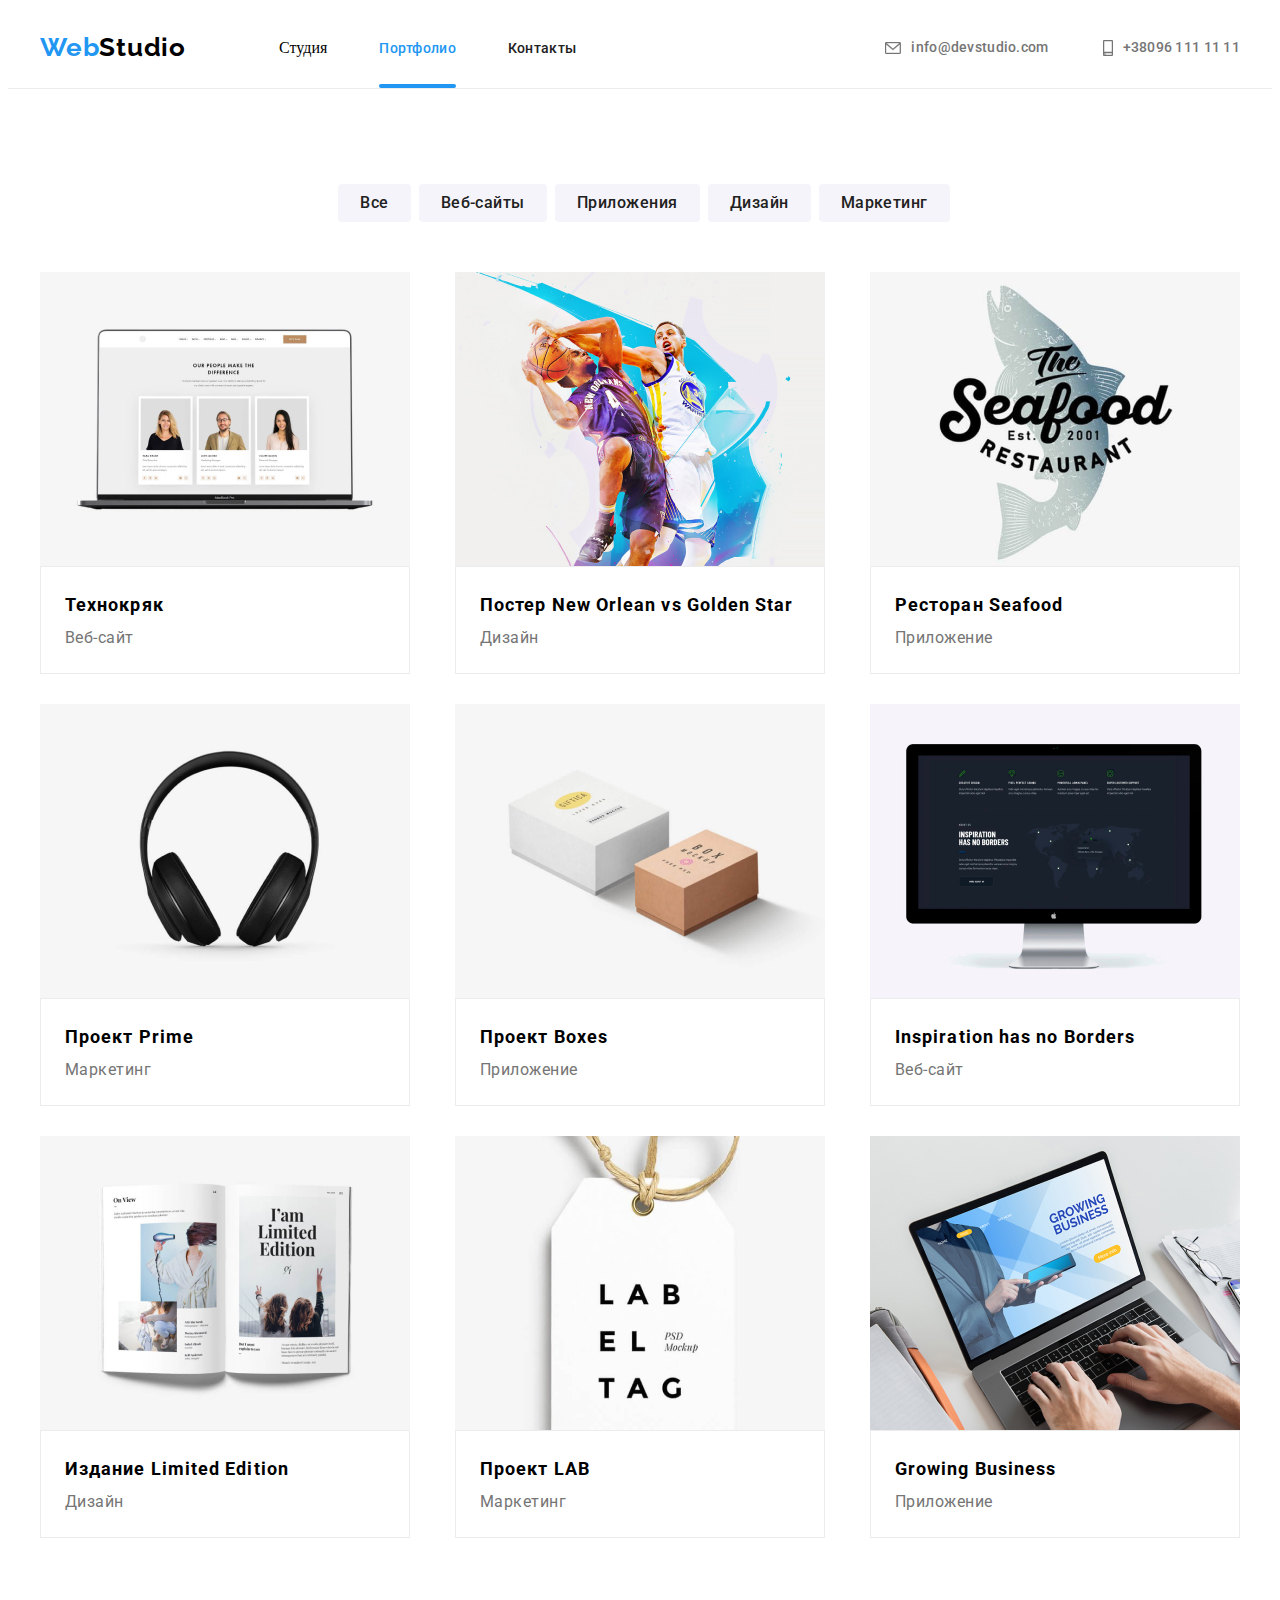
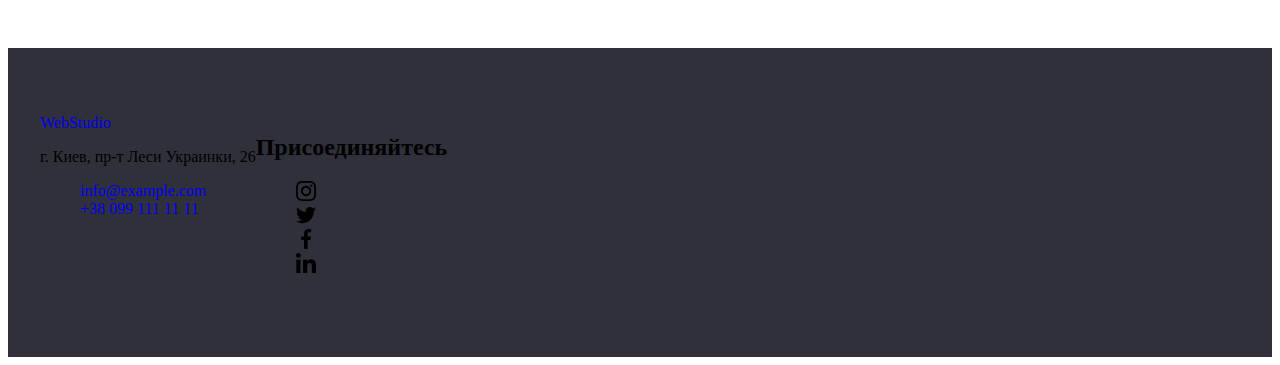
==== portfolio.html @ f288be23 "БЕМ" ====
<!DOCTYPE html>
<html lang="ru">

<head>
    <meta charset="UTF-8">
    <meta name="viewport" content="width=device-width, initial-scale=1.0">
    <title>Портфолио</title>
    <link rel="stylesheet" href="https://cdnjs.cloudflare.com/ajax/libs/modern-normalize/1.0.0/modern-normalize.min.css"
        integrity="sha512-ISS7cAi1PEhQ8jnbJpJZMd29NlhNj4AWYyLOSp2CE/CsHxTCu+r+t0D2yoJudVrd0/8fTVPUVDzY5Tvli75u/g=="
        crossorigin="anonymous" />
    <link rel="preconnect" href="https://fonts.gstatic.com">
    <link
        href="https://fonts.googleapis.com/css2?family=Raleway:wght@700&family=Roboto:wght@400;500;700;900&display=swap"
        rel="stylesheet">
    <link rel="stylesheet" href="./css/style.css">

</head>

<body>
    <header class="header">
    
        <div class="container-header">
    
    
          
                
                  <a class="container-header__logo" href ="./index.html"><span class="container-header__logo1">Web</span>Studio</a>
        
        <nav class="nav">
        <ul class="nav-list">
                    <li class="nav__item" href="./index.html">Студия</a></li>
                   <li class="nav__item"><a class="nav__link nav__link-active" href="./portfolio.html">Портфолио</a></li>
                     <li class="nav__item"><a class="nav__link" href="">Контакты</a></li>
        </ul>
    
            </nav>

        <ul class="address">

            <li class="address__item"><a class="address__link" href="mailto:info@devstudio.com"class="address__link"><svg class="address__icon" width="16" height="12">
                      <use href="./images/icons/symbol-defs.svg#icon-envelope"></use>
                    </svg>info@devstudio.com</a></li>
            <li class="address__item"><a class="address__link" href="tel:+380961111111"class="address__link"><svg class="address__icon" width="10" height="16">
                      <use href="./images/icon-header/symbol-defs.svg#icon-smartphone"></use>
                    </svg>+38096 111 11 11</a></li>
        </ul>
        
        </div>
        
 </header> 
    
    

    <main>
        <section class="portfolio">
            <div class="container">
        <h1 hidden>Список наших проектов</h1>
        <ul class="projects__list">
            <li><button class="projects__button" type="button">Все</button></li>
            <li><button class="projects__button" type="button">Веб-сайты</button></li>
            <li><button class="projects__button" type="button">Приложения</button></li>
            <li><button class="projects__button" type="button">Дизайн</button></li>
            <li><button class="projects__button" type="button">Маркетинг</button></li>
        </ul>

        <ul class="portfolio__list">
            <li>
                <a href class="portfolio__link" target="_blank" rel="noopener noreferrer">
                <div class="card">
                    <div class="image">
                       
                <img class="card__image" src="./images/portfolio/website.jpg" alt="Технокряк" width="370">
                 <div class="overlay">
                     <p class="overlay__text">Технокряк это современная<br> площадка распространения<br> коронавируса. Компании<br> используют
                    эту платформу для<br> цифрового
                    шпионажа и атак на<br> защищённые сервера конкурентов.
                  </p>
                </div>
                </div>
                    <div class="projects-list-title">
                <h2 class="projects">Технокряк</h2>
                <p class="list-title">Веб-сайт</p>
                </div>
            
        </div>
        </a>
        </li>
    
        
            <li class="item">
                <a href="#" class="portfolio__link" target="_blank" rel="noopener noreferrer">
                <div class="card">
                    <div class="image">
                <img class="card__image" src="./images/portfolio/poster.jpg" alt="Постер New Orlean vs Golden Star" width="370">
                 <div class="overlay">
                     <p class="overlay__text">Технокряк это современная<br> площадка распространения<br> коронавируса. Компании<br> используют
                    эту платформу для<br> цифрового
                    шпионажа и атак на<br> защищённые сервера конкурентов.
                  </p>
                </div>
                </div>
                <div class="projects-list-title">
                <h3 class="projects">Постер New Orlean vs Golden Star</h3>
                <p class="list-title">Дизайн</p>
                </div>
                </div>
        </a>

            </li>
            

            
            <li class="item">
                 <a href="#" class="portfolio__link" target="_blank" rel="noopener noreferrer">
                <div class="card">
                    <div class="image">
                <img class="card__image-last" src="./images/portfolio/restaurant.jpg" alt="Ресторан Seafood" width="370">
                <div class="overlay">
                     <p class="overlay__text">Технокряк это современная<br> площадка распространения<br> коронавируса. Компании<br> используют
                    эту платформу для<br> цифрового
                    шпионажа и атак на<br> защищённые сервера конкурентов.
                  </p>
                </div>
                </div>
                 <div class="projects-list-title-last">
                <h3 class="projects">Ресторан Seafood</h3>
                <p class="list-title">Приложение</p>
</div>
</div>
        
        </a>
            </li>
        
        
            <li class="item2">
                 <a href="#" class="portfolio__link" target="_blank" rel="noopener noreferrer">
                <div class="card">
                    <div class="image">
                <img class="card__image" src="./images/portfolio/prime.jpg" alt="Проект Prime" width="370">
                <div class="overlay">
                     <p class="overlay__text">Технокряк это современная<br> площадка распространения<br> коронавируса. Компании<br> используют
                    эту платформу для<br> цифрового
                    шпионажа и атак на<br> защищённые сервера конкурентов.
                  </p>
                </div>
                </div>
                 <div class="projects-list-title">
                <h3 class="projects">Проект Prime</h3>
                <p class="list-title">Маркетинг</p>
                </div>
                </div>
        
        </a>
            </li>
            
            
            <li class="item1">
                <a href="#" class="portfolio__link" target="_blank" rel="noopener noreferrer">
                <div class="card">
                     <div class="image">
                <img class="card__image" src="./images/portfolio/boxes.jpg" alt="Проект Boxes" width="370">
                <div class="overlay">
                     <p class="overlay__text">Технокряк это современная<br> площадка распространения<br> коронавируса. Компании<br> используют
                    эту платформу для<br> цифрового
                    шпионажа и атак на<br> защищённые сервера конкурентов.
                  </p>
                </div>
                </div>
                 <div class="projects-list-title">
                <h3 class="projects">Проект Boxes</h3>
                <p class="list-title">Приложение</p>
            </div>
            </div>
        
        </a>
            </li>
        
            
            <li class="item1">
                <a href="#" class="portfolio__link" target="_blank" rel="noopener noreferrer">
                <div class="card">
                    <div class="image">
                <img class="card__image-last" src="./images/portfolio/inspiration.jpg" alt="Inspiration has no Borders" width="370">
                 <div class="overlay">
                     <p class="overlay__text">Технокряк это современная<br> площадка распространения<br> коронавируса. Компании<br> используют
                    эту платформу для<br> цифрового
                    шпионажа и атак на<br> защищённые сервера конкурентов.
                  </p>
                  </div>
                </div>
                <div class="projects-list-title-last">
                <h3 class="projects">Inspiration has no Borders</h3>
                <p class="list-title">Веб-сайт</p>
                </div>
                </div>
                </a>
            </li>
           
            <li>
                <a href="#" class="portfolio__link" target="_blank" rel="noopener noreferrer">
                <div class="card">
                    <div class="image">
                <img class="card__image" src="./images/portfolio/limited.jpg" alt="Издание Limited Edition" width="370">
                 <div class="overlay">
                     <p class="overlay__text">Технокряк это современная<br> площадка распространения<br> коронавируса. Компании<br> используют
                    эту платформу для<br> цифрового
                    шпионажа и атак на<br> защищённые сервера конкурентов.
                  </p>
                  </div>
                </div>
                <div class="projects-list-title">
                <h3 class="projects">Издание Limited Edition</h3>
                <p class="list-title">Дизайн</p>
                </div>
                </div>
                </a>
            </li>
            
            <li class="item">
                <a href="#" class="portfolio__link" target="_blank" rel="noopener noreferrer">
                <div class="card">
                    <div class="image">
                <img class="card__image" src="./images/portfolio/lab.jpg" alt="Проект LAB" width="370">
                <div class="overlay">
                     <p class="overlay__text">Технокряк это современная<br> площадка распространения<br> коронавируса. Компании<br> используют
                    эту платформу для<br> цифрового
                    шпионажа и атак на<br> защищённые сервера конкурентов.
                  </p>
                  </div>
                </div>
                 <div class="projects-list-title">
                <h3 class="projects">Проект LAB</h3>
                <p class="list-title">Маркетинг</p>
                </div>
                </div>
                </a>
            </li>
            
            <li class="item" >
                <a href="#" class="portfolio__link" target="_blank" rel="noopener noreferrer">
                <div class="card">
                    <div class="image">
                <img class="card__image-last" src="./images/portfolio/growing.jpg" alt="Growing Business" width="370">
                <div class="overlay">
                     <p class="overlay__text">Технокряк это современная<br> площадка распространения<br> коронавируса. Компании<br> используют
                    эту платформу для<br> цифрового
                    шпионажа и атак на<br> защищённые сервера конкурентов.
                  </p>
                  </div>
                </div>
                 <div class="projects-list-title-last">
                <h3 class="projects">Growing Business</h3>
                <p class="list-title">Приложение</p>
                </div>
                </div>
                </a>
            </li>
            
        </ul>
        </div>
        </section>

    </main>

    <footer class="footer">
    
    <div class="container-footer">
      <div>
        <div class="footer-logo">
    <a class="logo-white" href="./index.html"><span class="logo-blue">Web</span>Studio</a>
    </div>
    <address>

<p class="address-city">г. Киев, пр-т Леси Украинки, 26</p>
<ul class="link-address">
    <li><a class="address-link" href="mailto:info@devstudio.com">info@example.com</a></li>
    <li><a class="address-link" href="tel:+380991111111">+38 099 111 11 11</a></li>
</ul>

    </address>
    </div>
    <div class="footer-icons">
<h2 class="join">Присоединяйтесь</h2>
<ul class="footer-list">
  <li class="icon-footer"><a href="#" class="footer-icons-link">
       <svg class="footer-icon" width="20" height="20">
                      <use href="./images/icons/symbol-defs.svg#icon-instagram"></use>
                    </svg>
                    </a></li>
  <li class="icon-footer"><a href="#" class="footer-icons-link">
       <svg class="footer-icon" width="20" height="20">
                      <use href="./images/icon-social/symbol-defs.svg#icon-twitter"></use>
                    </svg>
                    </a></li>
  <li class="icon-footer"><a href="#" class="footer-icons-link">
       <svg class="footer-icon" width="20" height="20">
                      <use href="./images/icons/symbol-defs.svg#icon-facebook"></use>
                    </svg>
                    </a></li>
  <li class="icon-footer"><a href="#" class="footer-icons-link">
       <svg class="footer-icon" width="20" height="20">
                      <use href="./images/icons/symbol-defs.svg#icon-linkedin"></use>
                    </svg>
                    </a></li>
</ul>
    </div>
    </div>
    
</footer>
    
    </body>
    
    </html>
---- css/style.css ----
:root {
  --main-color: rgb(33, 150, 243, 1);
  --first-logo: rgb(0, 0, 0, 1);
  --corporation-color: rgb(33, 33, 33, 1);
  --scroll-text: rgb(117, 117, 117, 1);
  --main-light: rgb(255, 255, 255, 1);
  --main-light-op-60: rgba(255, 255, 255, 60%);
  --head-footer-background: rgb(47, 48, 58, 1);
  --team-background: rgb(245, 244, 250, 1);
  --border-header: rgb(236,236,236,1);
  --shadow: 0px 1px 3px rgba(0, 0, 0, 0.12), 0px 1px 1px rgba(0, 0, 0, 0.14), 0px 2px 1px rgba(0, 0, 0, 0.2);
  --shadow-button: 0px 3px 1px rgba(0, 0, 0, 0.1), 0px 1px 2px rgba(0, 0, 0, 0.08), 0px 2px 2px rgba(0, 0, 0, 0.12);
  --shadow-card: 0px 1px 1px rgba(0, 0, 0, 0.12), 0px 4px 4px rgba(0, 0, 0, 0.06), 1px 4px 6px rgba(0, 0, 0, 0.16);
  --line-footer: #ececec;
  --card-border: rgb(238, 238, 238);
  --icon-bg: rgba(255, 255, 255, 0.1);
  --icon-color: rgb(175, 177, 184);
  --background-modal: rgba(0, 0, 0, 0.2);
  --modal-border: rgba(0, 0, 0, 0.1);
  --btn-sh-duration: 250ms;
  --timing-function: cubic-bezier(0.4, 0, 0.2, 1);
  --backgraund-portfolio: rgba(33, 150, 243, 0.9);
  --we-do-bg: rgba(47, 48, 58, 0.8);
  
    
}
.body{
  font-family: 'Roboto',sans-serif ;
  font-weight: 700;
  overflow-x: hidden;
}
.container{
  margin-left: auto;
  margin-right: auto;
   width: 1200px;
  padding: 0 15px;
  

   
}
.container-header
{
  margin-left: auto;
  margin-right: auto;
width: 1200px;
padding: 0 15px;
 display: flex;
  
  align-items: center;

  

}

  .nav-list{
  display: inline-flex;
  align-items: center;
 margin: 0 0 0 0px;
  padding-left: 0px;
  
}


.nav-list li{
  display: block;
  margin-right: 52px;
  
}
.nav__item{
  position: relative;
}



.nav__item:active{
  color: var(--main-color);
}

.address{
 
display: flex;
 align-items: center;
 padding-left: 0px;
 margin: auto;
 margin-right: 0px;
 align-items: center;
 align-self: center;
 
}
.address li{
  margin-left: 54px;
  
}
.address__icon {
  margin-right: 10px;
  fill: var(--scroll-text);
stroke: currentColor;
}
.address__icon:hover{
  fill: var(--main-color);

}

.address__item{
  display: flex;
}



ul {
  list-style: none;
}
a {
  text-decoration: none;
}
img {
  display: block;
  max-width: 100%;
  height: auto;
}
.header {
  background-color: var(--main-light);
  border-bottom: 1px solid var(--border-header);
}

.container-header__logo1, .footer__logo2 {
  color: var(--main-color);
  font-family: 'Raleway', sans-serif;
  font-weight: 700;
  font-size: 26px;
 line-height: 1.19;
  letter-spacing: 0.03em;
}

.container-header__logo1,.logo-black:hover,
.container-header__logo1,.logo-black:focus {
  color: var(--main-color);
  background-color: transparent;
}


.container-header__logo {
  color: var(--first-logo);
  font-family: "Raleway", sans-serif;
  font-weight: 700;
  font-size: 26px;
  line-height: 1.19;
  letter-spacing: 0.03em;
  padding-top: 24px;
  padding-bottom: 25px;
  margin-right:  93px ;
}
.nav__link{
  color: var(--corporation-color);
  font-family: 'Roboto', sans-serif;
  font-weight: 500;
  font-size: 14px;
  line-height: 1.14;
  letter-spacing: 0.02em;
  height: 16px;
  padding-top: 32px;
  padding-bottom: 32px;
  transition: color 250ms;
 position: relative;
    transition-duration: var(--btn-sh-duration);
    transition-timing-function: var(--timing-function);
}
.nav__link:active {
  color: var(--main-color);
}

.nav__link:hover,
.nav__link:focus{
  color: var(--main-color);
}
.nav__link-active{
  color: var(--main-color);
}

.nav__link-active::after{
  position: absolute;
  content: "";
  width: 100%;
  height: 4px;
  border-radius: 2px;
  background-color: var(--main-color);
  bottom: 0px;
  left: 0px;

}
.address__link {
  color: var(--scroll-text);
  font-family: 'Roboto', sans-serif;
  font-weight: 500;
  font-size: 14px;
  line-height: 1.14;
  letter-spacing: 0.02em;
  padding-top: 32px;
padding-bottom: 32px;
align-items: center;
display: flex;
transition: color 250ms;
  transition-timing-function: cubic-bezier(0.4, 0, 0.2, 1);
}

.address__link:hover,
.address__link:focus {
  color: var(--main-color);
  background-color: transparent;

}
.head {
  background-color: var(--head-footer-background);
  display: flex;
  align-items: center;
 text-align: center;
 justify-content: center;
  padding-top: 200px;
  padding-bottom: 200px;
  background-image: linear-gradient( to right, rgba(47, 48, 58, 0.4), rgba(47, 48, 58, 0.4) ), url(../images/backgr/hero.jpg);
  background-repeat: no-repeat;
  background-position: center;
  background-size: cover;
  filter: drop-shadow(0px 4px 4px rgba(0, 0, 0, 0.25));
}




.head-container{
  display: block;
   width: 1200px;
   padding: 0 15px;

  align-items: center;
 text-align: center;
 justify-content: center;
}

.head__title {
  color: var(--main-light);
  font-family: 'Roboto', sans-serif;
  font-weight: 900;
  text-transform: uppercase;
  font-size: 44px;
  line-height: 1.36;
  letter-spacing: 0.06em;
  
 
  
}
.head__title{
  display: block;
  align-items: center;
 text-align: center;
 justify-content: center;
 margin: 0px;
}

.portfolio__list{
  display:flex;
  flex-wrap: wrap;
  margin-left: calc(-1 * var(--margin-left-li));
  margin-top: calc(-1 * var(--margin-left-li));
  justify-content: space-between;
  padding: 0px;
}
.portfolio__list .li{
  flex-basis: calc(100% / 3 - var(--margin-left-li));
  margin-left: var(--margin-left-li);
  margin-top: var(--margin-left-li);
}
.item{
  margin-left: 30px;
}
.item1{
  margin-left: 30px;
  margin-top: 30px;
  margin-bottom: 30px;
}
.item2{
  margin-top: 30px;
  margin-bottom: 30px;
}

.head__button{
  font-family: 'Roboto', sans-serif;
  font-weight: 700;
  color: var(--main-light);
  background-color: var(--main-color);
  font-size: 16;
  line-height: 1.88;
  letter-spacing: 0.06em;
  cursor: pointer;
 height: 50px;
width: 200px;
left: 700px;
top: 430px;
border-radius: 4px;
border: none;
 transition: color 250ms;
  transition-timing-function: cubic-bezier(0.4, 0, 0.2, 1);
transition: background-color 250ms;
  
 
}




.head__buttonl{
  display: block;
  padding-top: 45px;
align-items: center;
 text-align: center;
 justify-content: center;
}
 

   

.scroll{
  display:block;
  padding-top: 97px;
  padding-bottom: 101px;
}
.scroll-container{
  display:block;
  margin-left: auto;
  margin-right: auto;
  width: 1200px;
  padding: 0 15px;
   
 
}
  
 

.scroll__list{
  display: inline-flex;
  width: min-content;
  padding-left: 0px;
  padding-right: 0px;
margin: 0px;
  
}
.scroll__icon{
  fill: var(--scroll-text);
}
  .scroll__item{
    background-color: var(--team-background);
border-bottom-left-radius: 4px;
border-bottom-right-radius: 4px;
border-top-left-radius: 4px;
border-top-right-radius: 4px;
display: block;
color: var(--scroll-text);
margin-bottom: 30px;
height: 120px;
display: flex;
align-items: center;
justify-content: center;
  }
   

.scroll__list li{
  width: 270px;
  margin-right: 33px;
  
}
.scroll__list li:last-child{
  padding-right: 0px;
}
.scroll__title {
font-family: 'Roboto',sans-serif ;
  font-weight: 700;
  color: var(--corporation-color);
  text-transform: uppercase;
  font-size: 14px;
  line-height: 1.14;
  letter-spacing: 0.03em;
}
.scroll__text {
  font-family: 'Roboto',sans-serif ;
  color: var(--scroll-text);
  font-weight: 400;
  font-size: 14px;
  line-height: 1.71;
  letter-spacing: 0.03em;
}
.container-heading__title{
  font-family: 'Roboto',sans-serif ;
  font-weight: 700;
  color: var(--corporation-color);
  font-size: 36px;
  line-height: 1.17;
  letter-spacing: 0.03em;
  

  
}
.container-heading{
  display: flex;
  padding-bottom: 94px;
}
.heading-container{
  display: inline;
  width: 1200px;
  padding: 0 15px;
 align-items:center;
 justify-content:space-between;
 margin: auto;

}
.container-heading__title{
  display: flex;
  width: 1200px;
   align-items: center;
   justify-content:center;
   margin: auto;
   margin-bottom: 59px;
}
.container-heading__list{
  display: flex;

  align-items: center;
  justify-content:space-between;
  margin: auto;
  padding-left: 0px;
}
.container-heading__list li{
  margin-right: 30px;
  position: relative;
}
.container-heading__list li:last-child {
  margin-right: 0px;
}
.container-heading__overlay{
  background-color: var(--we-do-bg);
    bottom: 0;
    position: absolute;
    padding: 27px 0;
    width: 100%;
}
.container-heading__text{
  font-size: 14px;
    line-height: 1.14;
    font-weight: bold;
    text-align: center;
    text-transform: uppercase;
    color: var(--main-light);
    margin: 0px;
}

.team__title, .clients__title{
  color: var(--black-text);
  font-family: 'Roboto', sans-serif;
  font-weight: 700;
  font-size: 36px;
  line-height: 1.17;
  letter-spacing: 0.03em;
}
.team{
  display: flex;
  padding-top: 101px;
  padding-bottom: 94px;
}
.team__title, .clients__title{
  display: block;
  align-items: center;
margin-top: 0px;
 margin-bottom: 50px;
text-align: center;
}
.team__list{
  display: flex;
  margin: 0px;
  justify-content: space-between;
  text-align: center;
  padding: 0px;
}

.team__list li{
  margin-right: 30px;
}
.team__list li:last-child {
  margin-right: 0px;

}
.team__item{
  box-shadow: var(--shadow);
    background-color: var(--main-light);
    margin-right: 30px;
    border-radius: 4px;
}

.team {
  background-color: var(--team-background);
}
.team__name {
  font-family: 'Roboto',sans-serif ;
  color: var(--corporation-color);
  font-weight: 500;
  font-size: 16px;
  line-height: 1.19;
  letter-spacing: 0.03em;
}
.team__name{
  display: flex;
  margin: 0px;
  margin-bottom: 10px;
  text-align: center;
justify-content: center;
}



 .team__name-vocation{
   padding-top: 33px;
   padding-bottom: 33px;
 }

  .team__vocation{
    margin: 0px;
  }

.team__vocation {
  font-family: 'Roboto',sans-serif ;
  color: var(--scroll-text);
  font-weight: 400;
  font-size: 16px;
  line-height: 1.19;
  letter-spacing: 0.03em;
}
.social__list{
  display: flex;
margin-top: 16px;
padding: 0px;
color: var(--icon-color);
justify-content: center;
}
.social__item{
 fill: var(--icon-color);
 display: list-item;
 margin-right: 10px;
 
}
.social__list li{
  margin-right: 10px;
  
}
.social__link{
  display: flex;
  fill: var(--icon-color);
  cursor: pointer;
  padding: 12px;
  background-color: var(--main-light);
  border-bottom-left-radius: 50%;
border-bottom-right-radius: 50%;
border-top-left-radius: 50%;
border-top-right-radius: 50%;
transition: color 250ms;
  transition-timing-function: cubic-bezier(0.4, 0, 0.2, 1);
transition: background-color 250ms;
}

.social__link:hover .team__icon,
.social__link:focus .team__icon{
  fill: var(--main-light);
  
}
.social__link:hover,
.social__link:focus{
  background-color: var(--main-color);
}
.clients{
display: flex;
padding-top: 100px;
padding-bottom: 94px;
  }
  .container-clients{
    margin-left: auto;
  margin-right: auto;
   width: 1200px;
  padding: 0 15px;
  }
  .clients__list{
    display: flex;
    margin: 0px;
    padding: 0px;
  }
  .clients__item:last-child{
    margin-right: 0px;
  }
  
   
  
  .clients__item{
    display: flex;
    border-radius: 4px;
    fill: var(--icon-color);
    border: 1px solid var(--icon-color);
    justify-content: center;
    margin-right: 30px;
    
  }
  .clients__link{
    width: 170px;
    height: 90px;
    display: flex;
    align-items: center;
    justify-content: center;
    fill: var(--icon-color);
    transition: color 250ms;
  transition-timing-function: cubic-bezier(0.4, 0, 0.2, 1);
transition: background-color 250ms;
  }
  
  .clients__item:hover,
  .clients__item:focus{
    border-color: var(--main-color);
  }
  .clients__link:hover .clients__icon,
  .clients__link:focus .clients__icon{
    border-color: var(--main-color);
    fill: var(--main-color);
  }
  
.projects__button {
  font-family: 'Roboto',sans-serif ;
  color: var(--corporation-color);
  background-color: var(--team-background);
  font-weight: 500;
  font-size: 16px;
  line-height: 1.63;
  letter-spacing: 0.03em;
  border-radius: 4px;
    padding: 6px 22px;
    border: none;
  transition: color 250ms;
 transition: background-color 250ms var(--timing-function), color 250ms var(--timing-function), box-shadow 250ms var(--timing-function);
}
.projects__button:hover,
.projects__button:focus {
  color: var(--main-light);
  background-color: var(--main-color);
}
.overlay__text{
margin: 0px;
}
.projects {
  font-family: 'Roboto',sans-serif ;
  font-weight: 700;
  color: var(--black-text);
  font-size: 18px;
  line-height: 2;
  letter-spacing: 0.06em;
}

.portfolio{
  padding-top: 95px;
  padding-bottom: 94px;
}
.projects__list{
  display:flex;
  margin: 0px;
  margin-bottom: 50px;
  padding-left: 0px;
  justify-content: center;
}
.projects__list li{
  display: flex;
  margin-left: 8px;
  
}

.list-title {
  font-family: 'Roboto',sans-serif ;
  color: var(--scroll-text);
  font-weight: 400;
  font-size: 16px;
  line-height: 1.88;
  letter-spacing: 0.03em;
}




.portfolio__link:hover,
.portfolio__link:focus{
  display: flex;
  box-shadow: 0px 1px 1px rgba(0, 0, 0, 0.12), 0px 4px 4px rgba(0, 0, 0, 0.06), 1px 4px 6px rgba(0, 0, 0, 0.16);

}
.portfolio__link{
  text-decoration: none;
  color: inherit;

  
}


.card-projects-list{
display: inline-flex;
text-align: center;
margin-top: 30px;
}
.card-projects .li{
  margin-right: 30px;
}

.images-card{
justify-content: space-between;
}
.card__image-last{
  margin: 0px;
}

.projects{
  margin: 0px;
}
.list-title{
  margin: 0px;
}
.list-title-footer{
  margin: 0px;
}
.projects-list-title{
border: 1px solid var(--border-header);
padding: 20px 24px;
text-align: left;
}
.projects-list-title-last{
  border: 1px solid var(--border-header);
margin-right: 0px;
padding: 20px 24px;
text-align: left;
}


.footer {
  display: flex;
  background-color: var(--head-footer-background);
  padding-top: 66px;
  padding-bottom: 64px;
  align-items: baseline;
}
.container-footer{
  margin-left: auto;
  margin-right: auto;
   width: 1200px;
  padding: 0 15px;
  display: flex;
}
  

.footer__logo{
  display: inline-block;
margin-bottom: 20px;


}

.footer__logo1 {
  color: var(--main-light);
  font-family: 'Raleway', sans-serif;
  font-weight: 700;
  font-size: 26px;
  line-height: 1.19;
  letter-spacing: 0.03em;
}


address {
  font-style: normal;
  display: block;
  margin: 0px;
  padding-bottom: 0px;
 
}
.footer__address {
  color: var(--main-light);
  font-family: 'Roboto', sans-serif;
  font-weight: 400;
  font-size: 14px;
  line-height: 1.71;
  letter-spacing: 0.03em;
  margin: 0px;
  transition: color 250ms;
  transition-timing-function: cubic-bezier(0.4, 0, 0.2, 1);

}
.footer__address:hover,
.footer__address:focus {
  color: var(--main-color);
  background-color: transparent;}

.footer__item {
  color: var(--main-light-op-60);
  font-family: 'Roboto', sans-serif;
  font-weight: 400;
  font-size: 14px;
  line-height: 1.71;
  letter-spacing: 0.03em;
  display:list-item;
  margin: 0px;
  margin-top: 15px;
  transition: color 250ms;
  transition-timing-function: cubic-bezier(0.4, 0, 0.2, 1);

}
.footer__link{
  display: inline-block;
  margin: 0px;
  text-align: left;
  padding-left: 0px;

}
.footer__item:hover,
.footer__item:focus {
  color: var(--main-color);
  background-color: transparent;
}
.socials__icon{
  display: block;
  fill: currentColor;
}
.socials__title, .mail__title {
  color: var(--main-light);
text-transform: uppercase;
margin-bottom: 20px;
margin-top: 0px;
    font-family: 'Roboto', sans-serif;
    font-weight: 700;
    font-size: 14px;
    line-height: 1.14;
    letter-spacing: 0.03em;
    display: inline-block;
}
.socials__list{
display: flex;
    align-items: baseline;
    margin: 0px;
    padding: 0px;
}
.socials__item{
margin-right: 10px;
}
.socials__link{
display: flex;
    align-items: center;
    justify-content: center;
    color: var(--main-light);
    height: 44px;
    width: 44px;
    border-radius: 50%;
    background-color: var(--icon-bg);
    transition: color 250ms;
  transition-timing-function: cubic-bezier(0.4, 0, 0.2, 1);
transition: background-color 250ms;
}
.socials{
  margin-left: 70px;
}
.socials__link:hover .socials__icon,
.socials__link:focus .socials__icon{
  fill: var(--main-light);
  
}
.socials__link:hover,
.socials__link:focus{
  background-color: var(--main-color);
}

.backdrop.is-hidden{
  opacity: 0;
  pointer-events: none;
  visibility: hidden;
  transform: scale(0.8);
  transition: opasity 250ms var(--timing-function), visibility 250ms var(--timing-function), transform 250ms var(--timing-function);
 
  
}
.backdrop {
    position: fixed;
    left: 0;
    top: 0;
    width: 100%;
    height: 100%;
    background-color: var(--background-modal);
    transition: opacity 250ms var(--cubic-bezier);
    opacity: 1;
   
}

 

.modal{
  border-radius: 4px;
  background-color: var(--main-light);
  width: 528px;
  height: 581px;
  position: absolute;
  top: 50%;
  left: 50%;
  transform: translate(-50%, -50%);
  transition: transform 250ms var(--cubic-bezier);
  box-shadow: var(--shadow);
  padding: 40px;
  
}



.modal__button{
  display: flex;
  position: absolute;
  justify-content: center;
  align-items: center;
  width: 30px;
    height: 30px;
    background-repeat: no-repeat;
    background-color: var(--main-light);
    background-position: center;
    border: 1px solid var(--modal-border);
    border-radius: 50%;
    cursor: pointer;
     top: 8px;
    left: 490px;
    transition: fill var(--btn-sh-duration) var(--timing-function);
    
    
    
}
.modal__button:hover,
.modal__button:focus,
.modal__button:active{
  cursor: pointer;
  fill: var(--main-color);
}
 .modal__icon{
   width: 18px;
    height: 18px;
 }


.image{
  position: relative;
    overflow: hidden;
    animation: cssAnimation 0s ease-in 3s forwards;
}
.overlay{
position: absolute;
opacity: 0;
    top: 0;
    left: 0;
    transform: translateY(100%);
    padding: 63px 24px;
    width: 100%;
    height: 100%;
    font-size: 18px;
    line-height: 1.56;
    letter-spacing: 0.03em;
    color: var(--main-light);
    background-color: var(--backgraund-portfolio);
    transition: transform 250ms var(--timing-function), opacity 250ms var(--timing-function);
    }
    
    .card:hover .overlay, .card:focus .overlay{
      opacity: 1;
      transform: translateY(0);
      transition: transform 250ms var(--timing-function), opacity 250ms var(--timing-function);
    }
    .card:hover:focus-visible .overlay{
    outline: -webkit-focus-ring-color auto 1px;
}
.modal__title{
  color: var(--corporation-color);
    font-family: 'Roboto',sans-serif ;
    font-weight: 700;
    font-size: 20px;
    line-height: 1.5;
    letter-spacing: 0.03em;
    text-align: center;
    margin-bottom: 12px;
    margin-top: 0px;
}
.modal__form{
   display: flex;
    flex-direction: column;
}
.filed{
  position: relative;
    display: flex;
    flex-direction: column;
    margin-bottom: 10px;
}
.comment{
  display: flex;
    flex-direction: column;
    position: relative;
    justify-content: center;
    margin-bottom: 20px;
}
.checkbox{
  position: relative;
    display: inline-flex;
    align-items: center;
    justify-content: start;
    margin-bottom: 30px;
    margin-left: auto;
    margin-right: auto;
    
}

.checkbox__button{
  display: block;
    padding: 10px 55px;
    margin: 0 auto;
    width: 200px;
    height: 50px;
    font-size: 16px;
    font-weight: 700;
    line-height: 1.87;
    letter-spacing: 0.06em;
    text-align: center;
    cursor: pointer;
    color: var(--main-light);
    background: var(--main-color);
    box-shadow: 0px 4px 4px rgb(0 0 0 / 15%);
    border: none;
    border-radius: 4px;
    transition: background-color var(--btn-sh-duration) var(--timing-function);
}
.checkbox__button:hover,
.checkbox__button:focus{
  background-color: rgb(24, 140, 232);
}
.filed__label, .comment__label{
  display: flex;
  margin-bottom: 4px;
    font-weight: 400;
    font-size: 12px;
    line-height: 1.17;
    letter-spacing: 0.01em;
    color: var(--scroll-text);
}
  .element__input{
padding-left: 42px;
    min-height: 40px;
    border: 1px solid rgba(33, 33, 33, 0.2);
    border-radius: 4px;
    transition: border var(--btn-sh-duration) var(--timing-function);
}
.element__icon{
  position: absolute;
    left: 12px;
    bottom: 11px;
    fill: var(--corporation-color);
    transition: fill var(--btn-sh-duration) var(--timing-function);
}
.comment__input{
  font-size: 12px;
    line-height: 1.67;
    letter-spacing: 0.01em;
  padding: 12px 16px;
    min-height: 120px;
    resize: none;
    border: 1px solid rgba(33, 33, 33, 0.2);
    border-radius: 4px;
    transition: border var(--btn-sh-duration) var(--timing-function);
}
.visually-hidden{
  position: absolute !important;
    clip: rect(1px 1px 1px 1px);
    clip: rect(1px, 1px, 1px, 1px);
    padding: 0 !important;
    border: 0 !important;
    height: 1px !important;
    width: 1px !important;
    overflow: hidden;
}
.checkbox__link{
  display: flex;
  align-items: center;
  margin-left: auto;
    color: var(--main-color);
}
.checkbox__link, .checkbox__label{
font-size: 14px;
    font-weight: 400;
    line-height: 1.71;
    letter-spacing: 0.03em;
}
.checkbox__label{
  display: flex;
    align-items: center;
    font-size: 14px;
    line-height: 24px;
    color: var(--scroll-text);
}
   .checkbox__label ::placeholder{
     color: rgba(117, 117, 117, 0.5);

   }
   .checkbox__label.checkbox__label::before{
     content: "";
     display: inline-block;
     width: 16px;
     height: 15px;
     margin-right: 7px;
     border: 2px solid var(--corporation-color);
     border-radius: 4px;
   }
   .checkbox__label:hover,
   .checkbox__label:focus{
     cursor: pointer;
   }
   .checkbox__input:hover + .checkbox__label::before,
    .checkbox__input:focus + .checkbox__label::before{
border: 2px solid var(--main-color);
border-radius: 4px;
    }
    .checkbox__input:checked + .checkbox__label::before{
      background-image: url(../images/icon-modal/checkbox-icon/Vector.svg);
      background-color: var(--main-color);
      background-repeat: no-repeat;
      background-position: center;
      background-size: contain;
      border: 2px solid rgba(33, 33, 33, 0);
    }
    .element:hover .element__input,
    .element:focus .element__input{
      outline: none;
      cursor: pointer;
      border: 1px solid var(--main-color);
      border-radius: 4px;
    }
    .element{
      display: flex;
    flex-direction: column;
    justify-content: center;
    }
    .element:hover .element__icon,
.element:focus-within .element__icon{
  cursor: pointer;
  fill: var(--main-color);
}
.element__input:hover,
  .element__input:focus{
outline: none;
      cursor: pointer;
      border: 1px solid var(--main-color);
      border-radius: 4px;
  }
  .comment__input:hover,
  .comment__input:focus{
    outline: none;
      cursor: pointer;
      border: 1px solid var(--main-color);
      border-radius: 4px;
  }

  .mail{
    margin-left: 93px;
  }
  .wrap{
    display: flex;
    
  }
  .line{
    margin-right: 12px;
  }
.line__input{
outline: none;
    padding: 15px;
    width: 358px;
    height: 50px;
    font-family: 'Roboto',sans-serif ;
    font-weight: 400;
    font-size: 16px;
    line-height: 20px;
    display: flex;
    align-items: center;
    letter-spacing: 0.03em;
    color: var(--main-light-op-60);
    background-color: var(--head-footer-background);
    border: 1px solid rgba(255, 255, 255, 0.3);
    border-radius: 4px;
    transition: border var(--btn-sh-duration) var(--timing-function);
}
.line__input:hover, .line__input:focus {
    border: 1px solid var(--main-color);
    cursor: pointer;
    outline: none;
}
.line__button {
    width: 200px;
    height: 50px;
    padding: 10px 28px;
    font-family: Roboto;
    font-style: normal;
    font-weight: bold;
    font-size: 16px;
    line-height: 30px;
    display: flex;
    align-items: center;
    text-align: center;
    justify-content: space-between;
    letter-spacing: 0.06em;
    color: var(--main-light);
    background-color: var(--main-color);
    box-shadow: 0px 4px 4px rgb(0 0 0 / 15%);
    border-radius: 4px;
    border: 0;
    cursor: pointer;
}

   .line__icon {
    fill: currentColor;
   }
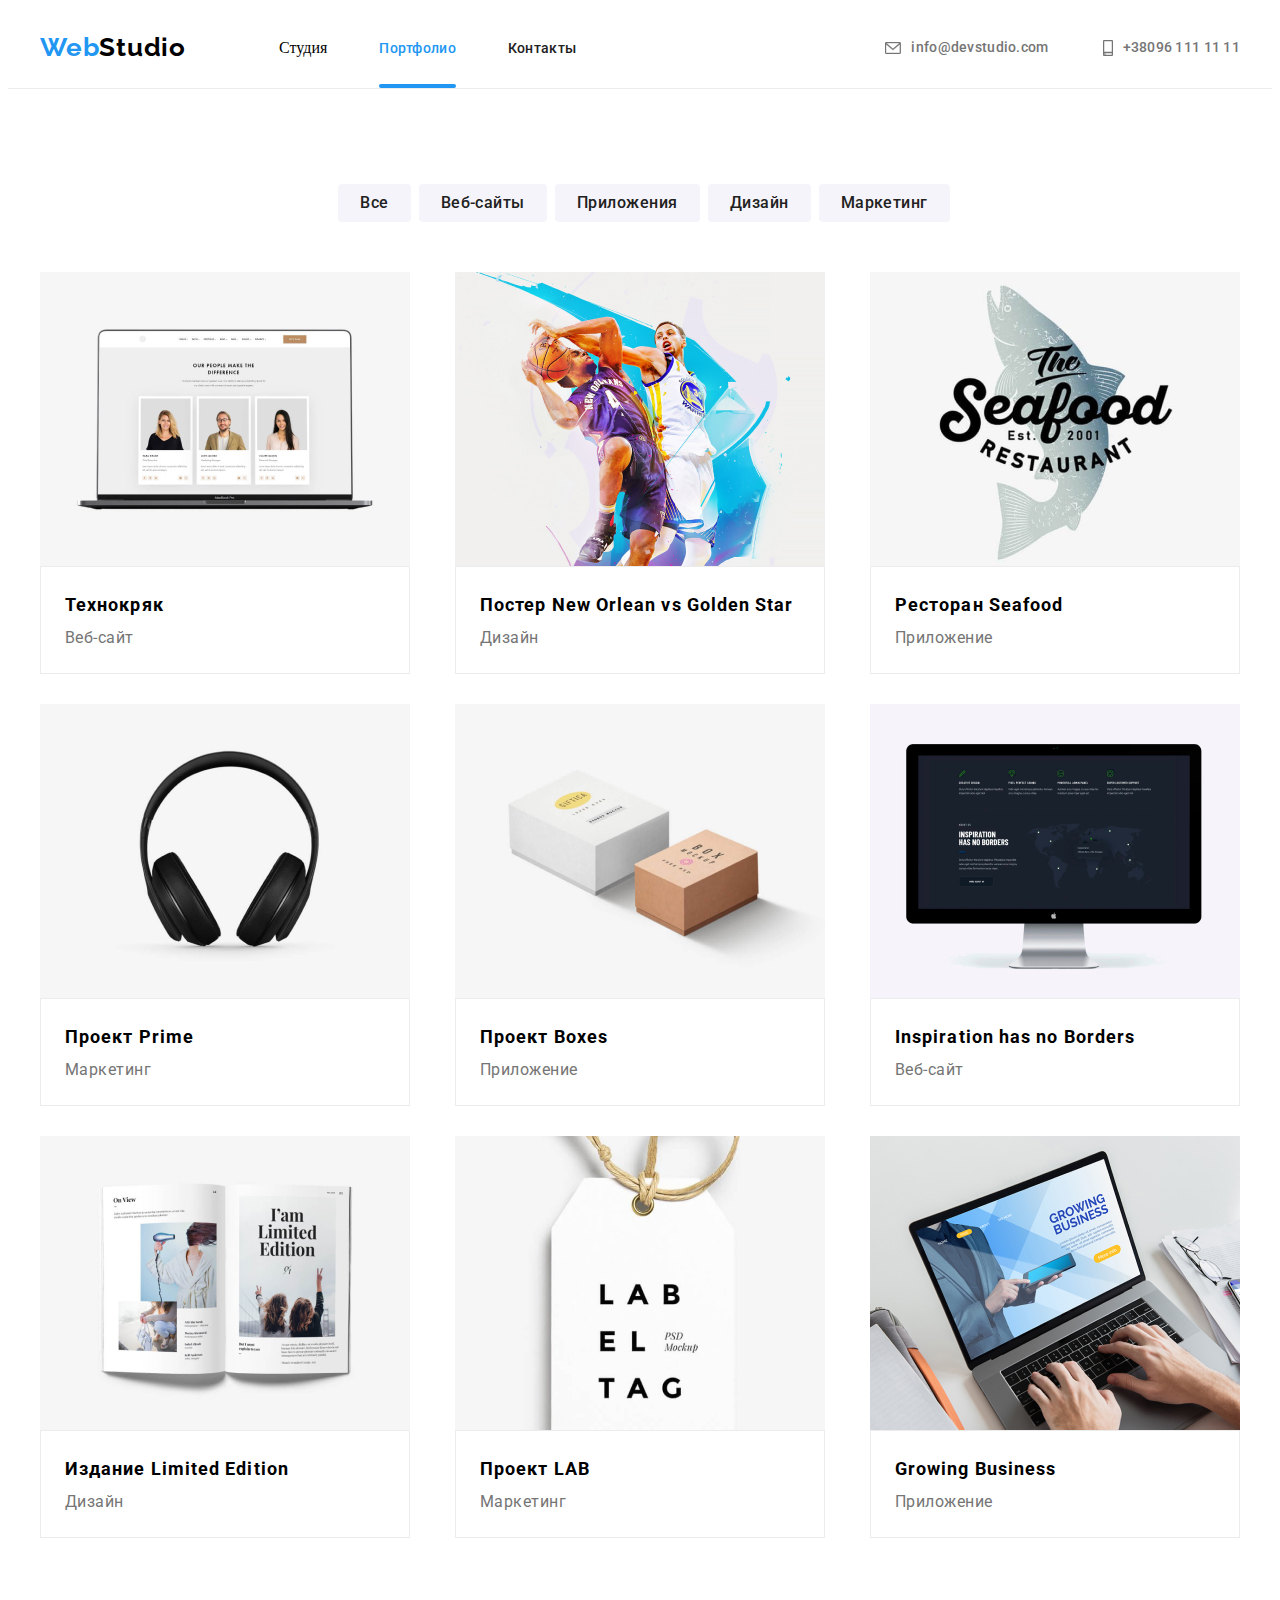
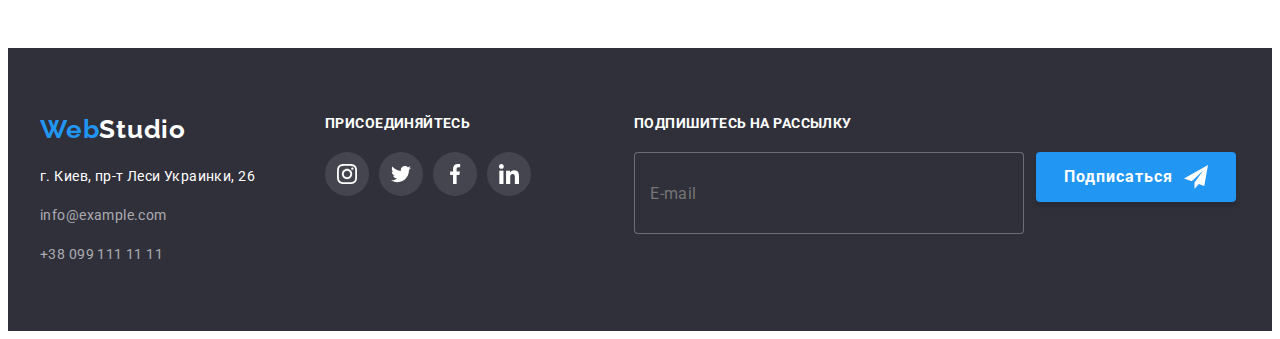
==== commit d97d60db: "БЕМ портфолио" ====
--- a/portfolio.html
+++ b/portfolio.html
@@ -77,9 +77,9 @@
                   </p>
                 </div>
                 </div>
-                    <div class="projects-list-title">
-                <h2 class="projects">Технокряк</h2>
-                <p class="list-title">Веб-сайт</p>
+                    <div class="project">
+                <h2 class="project__title">Технокряк</h2>
+                <p class="project__text">Веб-сайт</p>
                 </div>
             
         </div>
@@ -99,9 +99,9 @@
                   </p>
                 </div>
                 </div>
-                <div class="projects-list-title">
-                <h3 class="projects">Постер New Orlean vs Golden Star</h3>
-                <p class="list-title">Дизайн</p>
+                <div class="project">
+                <h3 class="project__title">Постер New Orlean vs Golden Star</h3>
+                <p class="project__text">Дизайн</p>
                 </div>
                 </div>
         </a>
@@ -122,9 +122,9 @@
                   </p>
                 </div>
                 </div>
-                 <div class="projects-list-title-last">
-                <h3 class="projects">Ресторан Seafood</h3>
-                <p class="list-title">Приложение</p>
+                 <div class="project-last">
+                <h3 class="project-last__title">Ресторан Seafood</h3>
+                <p class="project-last__text">Приложение</p>
 </div>
 </div>
         
@@ -144,9 +144,9 @@
                   </p>
                 </div>
                 </div>
-                 <div class="projects-list-title">
-                <h3 class="projects">Проект Prime</h3>
-                <p class="list-title">Маркетинг</p>
+                 <div class="project">
+                <h3 class="project__title">Проект Prime</h3>
+                <p class="project__text">Маркетинг</p>
                 </div>
                 </div>
         
@@ -166,9 +166,9 @@
                   </p>
                 </div>
                 </div>
-                 <div class="projects-list-title">
-                <h3 class="projects">Проект Boxes</h3>
-                <p class="list-title">Приложение</p>
+                 <div class="project">
+                <h3 class="project__title">Проект Boxes</h3>
+                <p class="project__text">Приложение</p>
             </div>
             </div>
         
@@ -188,9 +188,9 @@
                   </p>
                   </div>
                 </div>
-                <div class="projects-list-title-last">
-                <h3 class="projects">Inspiration has no Borders</h3>
-                <p class="list-title">Веб-сайт</p>
+                <div class="project-last">
+                <h3 class="project-last__title">Inspiration has no Borders</h3>
+                <p class="project-last__text">Веб-сайт</p>
                 </div>
                 </div>
                 </a>
@@ -208,9 +208,9 @@
                   </p>
                   </div>
                 </div>
-                <div class="projects-list-title">
-                <h3 class="projects">Издание Limited Edition</h3>
-                <p class="list-title">Дизайн</p>
+                <div class="project">
+                <h3 class="project__title">Издание Limited Edition</h3>
+                <p class="project__text">Дизайн</p>
                 </div>
                 </div>
                 </a>
@@ -228,9 +228,9 @@
                   </p>
                   </div>
                 </div>
-                 <div class="projects-list-title">
-                <h3 class="projects">Проект LAB</h3>
-                <p class="list-title">Маркетинг</p>
+                 <div class="project">
+                <h3 class="project__title">Проект LAB</h3>
+                <p class="project__text">Маркетинг</p>
                 </div>
                 </div>
                 </a>
@@ -248,9 +248,9 @@
                   </p>
                   </div>
                 </div>
-                 <div class="projects-list-title-last">
-                <h3 class="projects">Growing Business</h3>
-                <p class="list-title">Приложение</p>
+                 <div class="project-last">
+                <h3 class="project-last__title">Growing Business</h3>
+                <p class="project-last__text">Приложение</p>
                 </div>
                 </div>
                 </a>
@@ -266,44 +266,58 @@
     
     <div class="container-footer">
       <div>
-        <div class="footer-logo">
-    <a class="logo-white" href="./index.html"><span class="logo-blue">Web</span>Studio</a>
+        <div class="footer__logo">
+    <a class="footer__logo1" href="./index.html"><span class="footer__logo2">Web</span>Studio</a>
     </div>
     <address>
 
-<p class="address-city">г. Киев, пр-т Леси Украинки, 26</p>
-<ul class="link-address">
-    <li><a class="address-link" href="mailto:info@devstudio.com">info@example.com</a></li>
-    <li><a class="address-link" href="tel:+380991111111">+38 099 111 11 11</a></li>
+<p class="footer__address">г. Киев, пр-т Леси Украинки, 26</p>
+<ul class="footer__link">
+    <li><a class="footer__item" href="mailto:info@devstudio.com">info@example.com</a></li>
+    <li><a class="footer__item" href="tel:+380991111111">+38 099 111 11 11</a></li>
 </ul>
 
     </address>
     </div>
-    <div class="footer-icons">
-<h2 class="join">Присоединяйтесь</h2>
-<ul class="footer-list">
-  <li class="icon-footer"><a href="#" class="footer-icons-link">
-       <svg class="footer-icon" width="20" height="20">
+    <div class="socials">
+<h2 class="socials__title">Присоединяйтесь</h2>
+<ul class="socials__list">
+  <li class="socials__item"><a href="#" class="socials__link">
+       <svg class="socials__icon" width="20" height="20">
                       <use href="./images/icons/symbol-defs.svg#icon-instagram"></use>
                     </svg>
                     </a></li>
-  <li class="icon-footer"><a href="#" class="footer-icons-link">
-       <svg class="footer-icon" width="20" height="20">
+  <li class="socials__item"><a href="#" class="socials__link">
+       <svg class="socials__icon" width="20" height="20">
                       <use href="./images/icon-social/symbol-defs.svg#icon-twitter"></use>
                     </svg>
                     </a></li>
-  <li class="icon-footer"><a href="#" class="footer-icons-link">
-       <svg class="footer-icon" width="20" height="20">
+  <li class="socials__item"><a href="#" class="socials__link">
+       <svg class="socials__icon" width="20" height="20">
                       <use href="./images/icons/symbol-defs.svg#icon-facebook"></use>
                     </svg>
                     </a></li>
-  <li class="icon-footer"><a href="#" class="footer-icons-link">
-       <svg class="footer-icon" width="20" height="20">
+  <li class="socials__item"><a href="#" class="socials__link">
+       <svg class="socials__icon" width="20" height="20">
                       <use href="./images/icons/symbol-defs.svg#icon-linkedin"></use>
                     </svg>
                     </a></li>
 </ul>
     </div>
+    <div class="mail">
+      <h2 class="mail__title">Подпишитесь на рассылку</h2>
+      <div class="wrap">
+        <div class="line">
+          <label for="mail"></label>
+          <input class="line__input" type="email" name="email" id="email" placeholder="E-mail" autocomplete="off">
+        </div>
+        <button class="line__button" type="submit">Подписаться
+           <svg class="line__icon" width="24" height="24">
+                      <use href="./images/footer-icon-btn/symbol-defs.svg#icon-send"></use>
+                    </svg>
+        </button>
+      </div>
+    </div>
     </div>
     
 </footer>
--- a/css/style.css
+++ b/css/style.css
@@ -648,7 +648,7 @@
 .overlay__text{
 margin: 0px;
 }
-.projects {
+.project__title, .project-last__title{
   font-family: 'Roboto',sans-serif ;
   font-weight: 700;
   color: var(--black-text);
@@ -674,7 +674,7 @@
   
 }
 
-.list-title {
+.project__text, .project-last__text {
   font-family: 'Roboto',sans-serif ;
   color: var(--scroll-text);
   font-weight: 400;
@@ -716,21 +716,21 @@
   margin: 0px;
 }
 
-.projects{
+.project__title, .project-last__title{
   margin: 0px;
 }
-.list-title{
+.project__text, .project-last__text{
   margin: 0px;
 }
 .list-title-footer{
   margin: 0px;
 }
-.projects-list-title{
+.project{
 border: 1px solid var(--border-header);
 padding: 20px 24px;
 text-align: left;
 }
-.projects-list-title-last{
+.project-last{
   border: 1px solid var(--border-header);
 margin-right: 0px;
 padding: 20px 24px;
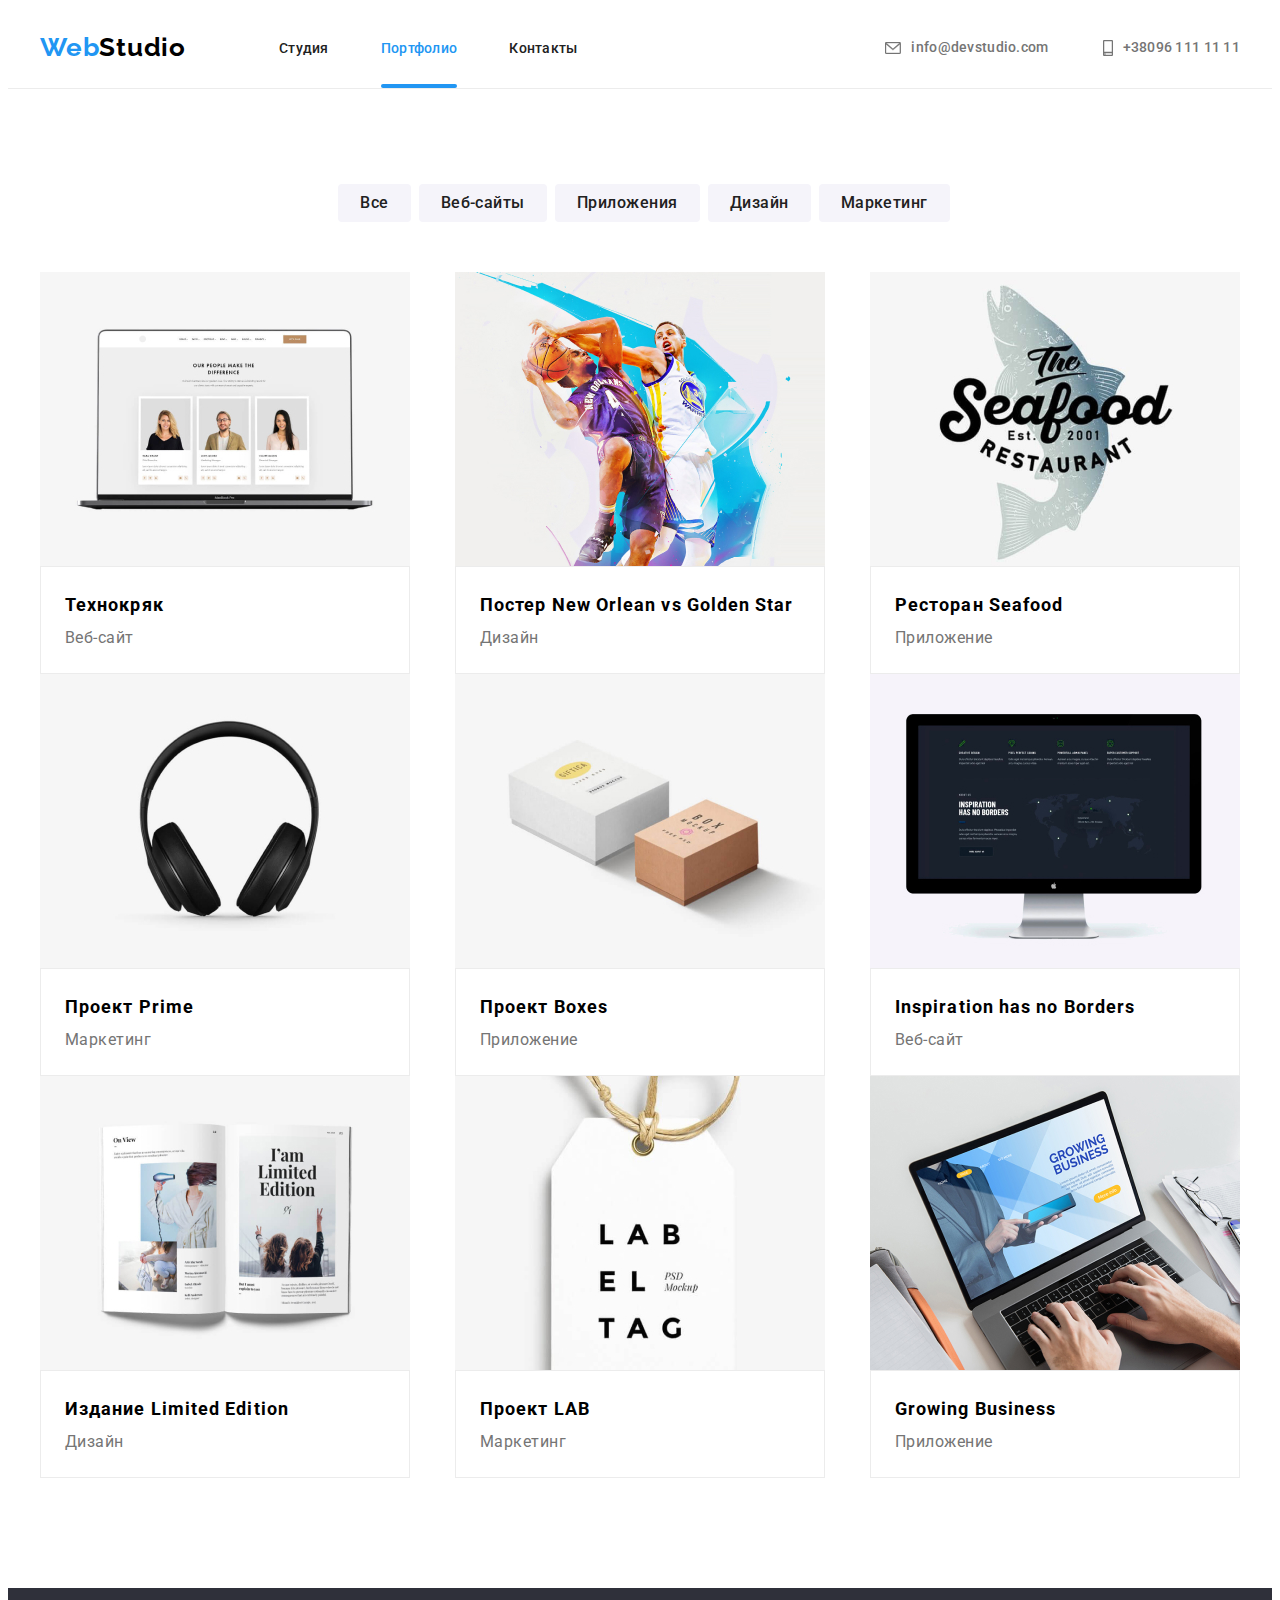
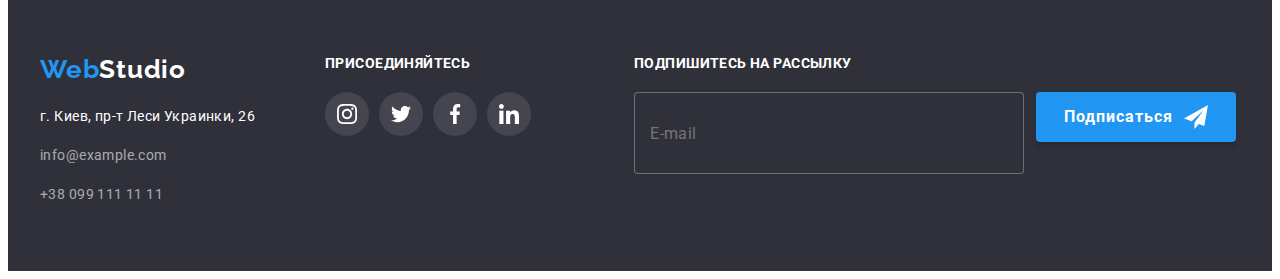
==== commit ca204a3f: "саас" ====
--- a/portfolio.html
+++ b/portfolio.html
@@ -12,7 +12,7 @@
     <link
         href="https://fonts.googleapis.com/css2?family=Raleway:wght@700&family=Roboto:wght@400;500;700;900&display=swap"
         rel="stylesheet">
-    <link rel="stylesheet" href="./css/style.css">
+    <link rel="stylesheet" href="./css/main.css">
 
 </head>
 
@@ -28,7 +28,7 @@
         
         <nav class="nav">
         <ul class="nav-list">
-                    <li class="nav__item" href="./index.html">Студия</a></li>
+                    <li class="nav__item"><a class="nav__link" href="./index.html">Студия</a></li>
                    <li class="nav__item"><a class="nav__link nav__link-active" href="./portfolio.html">Портфолио</a></li>
                      <li class="nav__item"><a class="nav__link" href="">Контакты</a></li>
         </ul>
@@ -87,7 +87,7 @@
         </li>
     
         
-            <li class="item">
+            <li class="portfolio__item">
                 <a href="#" class="portfolio__link" target="_blank" rel="noopener noreferrer">
                 <div class="card">
                     <div class="image">
@@ -110,7 +110,7 @@
             
 
             
-            <li class="item">
+            <li class="portfolio__item">
                  <a href="#" class="portfolio__link" target="_blank" rel="noopener noreferrer">
                 <div class="card">
                     <div class="image">
@@ -132,7 +132,7 @@
             </li>
         
         
-            <li class="item2">
+            <li class="portfolio__item2">
                  <a href="#" class="portfolio__link" target="_blank" rel="noopener noreferrer">
                 <div class="card">
                     <div class="image">
@@ -154,7 +154,7 @@
             </li>
             
             
-            <li class="item1">
+            <li class="portfolio__item1">
                 <a href="#" class="portfolio__link" target="_blank" rel="noopener noreferrer">
                 <div class="card">
                      <div class="image">
@@ -176,7 +176,7 @@
             </li>
         
             
-            <li class="item1">
+            <li class="portfolio__item1">
                 <a href="#" class="portfolio__link" target="_blank" rel="noopener noreferrer">
                 <div class="card">
                     <div class="image">
@@ -216,7 +216,7 @@
                 </a>
             </li>
             
-            <li class="item">
+            <li class="portfolio__item">
                 <a href="#" class="portfolio__link" target="_blank" rel="noopener noreferrer">
                 <div class="card">
                     <div class="image">
@@ -236,7 +236,7 @@
                 </a>
             </li>
             
-            <li class="item" >
+            <li class="portfolio__item" >
                 <a href="#" class="portfolio__link" target="_blank" rel="noopener noreferrer">
                 <div class="card">
                     <div class="image">
--- a/css/main.css
+++ b/css/main.css
@@ -0,0 +1,1242 @@
+:root {
+  --main-color: rgb(33, 150, 243, 1);
+  --first-logo: rgb(0, 0, 0, 1);
+  --corporation-color: rgb(33, 33, 33, 1);
+  --scroll-text: rgb(117, 117, 117, 1);
+  --main-light: rgb(255, 255, 255, 1);
+  --main-light-op-60: rgba(255, 255, 255, 60%);
+  --head-footer-background: rgb(47, 48, 58, 1);
+  --team-background: rgb(245, 244, 250, 1);
+  --border-header: rgb(236,236,236,1);
+  --shadow: 0px 1px 3px rgba(0, 0, 0, 0.12), 0px 1px 1px rgba(0, 0, 0, 0.14), 0px 2px 1px rgba(0, 0, 0, 0.2);
+  --shadow-button: 0px 3px 1px rgba(0, 0, 0, 0.1), 0px 1px 2px rgba(0, 0, 0, 0.08), 0px 2px 2px rgba(0, 0, 0, 0.12);
+  --shadow-card: 0px 1px 1px rgba(0, 0, 0, 0.12), 0px 4px 4px rgba(0, 0, 0, 0.06), 1px 4px 6px rgba(0, 0, 0, 0.16);
+  --line-footer: #ececec;
+  --card-border: rgb(238, 238, 238);
+  --icon-bg: rgba(255, 255, 255, 0.1);
+  --icon-color: rgb(175, 177, 184);
+  --background-modal: rgba(0, 0, 0, 0.2);
+  --modal-border: rgba(0, 0, 0, 0.1);
+  --btn-sh-duration: 250ms;
+  --timing-function: cubic-bezier(0.4, 0, 0.2, 1);
+  --backgraund-portfolio: rgba(33, 150, 243, 0.9);
+  --we-do-bg: rgba(47, 48, 58, 0.8);
+}
+
+.body {
+  font-family: 'Roboto',sans-serif;
+  font-weight: 700;
+  overflow-x: hidden;
+}
+
+.container {
+  margin-left: auto;
+  margin-right: auto;
+  width: 1200px;
+  padding: 0 15px;
+}
+
+.container-header {
+  margin-left: auto;
+  margin-right: auto;
+  width: 1200px;
+  padding: 0 15px;
+  display: flex;
+  align-items: center;
+}
+
+.nav-list {
+  display: inline-flex;
+  align-items: center;
+  margin: 0 0 0 0px;
+  padding-left: 0px;
+}
+
+.nav-list li {
+  display: block;
+  margin-right: 52px;
+}
+
+.nav__item {
+  position: relative;
+}
+
+.nav__item:active {
+  color: var(--main-color);
+}
+
+.address {
+  display: flex;
+  align-items: center;
+  padding-left: 0px;
+  margin: auto;
+  margin-right: 0px;
+  align-items: center;
+  align-self: center;
+}
+
+.address li {
+  margin-left: 54px;
+}
+
+.address__icon {
+  margin-right: 10px;
+  fill: var(--scroll-text);
+  stroke: currentColor;
+}
+
+.address__icon:hover {
+  fill: var(--main-color);
+}
+
+.address__item {
+  display: flex;
+}
+
+ul {
+  list-style: none;
+}
+
+a {
+  text-decoration: none;
+}
+
+img {
+  display: block;
+  max-width: 100%;
+  height: auto;
+}
+
+.header {
+  background-color: var(--main-light);
+  border-bottom: 1px solid var(--border-header);
+}
+
+.container-header__logo1, .footer__logo2 {
+  color: var(--main-color);
+  font-family: 'Raleway', sans-serif;
+  font-weight: 700;
+  font-size: 26px;
+  line-height: 1.19;
+  letter-spacing: 0.03em;
+}
+
+.container-header__logo1, .logo-black:hover,
+.container-header__logo1, .logo-black:focus {
+  color: var(--main-color);
+  background-color: transparent;
+}
+
+.container-header__logo {
+  color: var(--first-logo);
+  font-family: "Raleway", sans-serif;
+  font-weight: 700;
+  font-size: 26px;
+  line-height: 1.19;
+  letter-spacing: 0.03em;
+  padding-top: 24px;
+  padding-bottom: 25px;
+  margin-right: 93px;
+}
+
+.nav__link {
+  color: var(--corporation-color);
+  font-family: 'Roboto', sans-serif;
+  font-weight: 500;
+  font-size: 14px;
+  line-height: 1.14;
+  letter-spacing: 0.02em;
+  height: 16px;
+  padding-top: 32px;
+  padding-bottom: 32px;
+  transition: color 250ms;
+  position: relative;
+  transition-duration: var(--btn-sh-duration);
+  transition-timing-function: var(--timing-function);
+}
+
+.nav__link:active {
+  color: var(--main-color);
+}
+
+.nav__link:hover,
+.nav__link:focus {
+  color: var(--main-color);
+}
+
+.nav__link-active {
+  color: var(--main-color);
+}
+
+.nav__link-active::after {
+  position: absolute;
+  content: "";
+  width: 100%;
+  height: 4px;
+  border-radius: 2px;
+  background-color: var(--main-color);
+  bottom: 0px;
+  left: 0px;
+}
+
+.address__link {
+  color: var(--scroll-text);
+  font-family: 'Roboto', sans-serif;
+  font-weight: 500;
+  font-size: 14px;
+  line-height: 1.14;
+  letter-spacing: 0.02em;
+  padding-top: 32px;
+  padding-bottom: 32px;
+  align-items: center;
+  display: flex;
+  transition: color 250ms;
+  transition-timing-function: cubic-bezier(0.4, 0, 0.2, 1);
+}
+
+.address__link:hover,
+.address__link:focus {
+  color: var(--main-color);
+  background-color: transparent;
+}
+
+.head {
+  background-color: var(--head-footer-background);
+  display: flex;
+  align-items: center;
+  text-align: center;
+  justify-content: center;
+  padding-top: 200px;
+  padding-bottom: 200px;
+  background-image: linear-gradient(to right, rgba(47, 48, 58, 0.4), rgba(47, 48, 58, 0.4)), url(../images/backgr/hero.jpg);
+  background-repeat: no-repeat;
+  background-position: center;
+  background-size: cover;
+  filter: drop-shadow(0px 4px 4px rgba(0, 0, 0, 0.25));
+}
+
+.head-container {
+  display: block;
+  width: 1200px;
+  padding: 0 15px;
+  align-items: center;
+  text-align: center;
+  justify-content: center;
+}
+
+.head__title {
+  color: var(--main-light);
+  font-family: 'Roboto', sans-serif;
+  font-weight: 900;
+  text-transform: uppercase;
+  font-size: 44px;
+  line-height: 1.36;
+  letter-spacing: 0.06em;
+}
+
+.head__title {
+  display: block;
+  align-items: center;
+  text-align: center;
+  justify-content: center;
+  margin: 0px;
+}
+
+.portfolio__list {
+  display: flex;
+  flex-wrap: wrap;
+  margin-left: calc(-1 * var(--margin-left-li));
+  margin-top: calc(-1 * var(--margin-left-li));
+  justify-content: space-between;
+  padding: 0px;
+}
+
+.portfolio__list .li {
+  flex-basis: calc(100% / 3 - var(--margin-left-li));
+  margin-left: var(--margin-left-li);
+  margin-top: var(--margin-left-li);
+}
+
+.item {
+  margin-left: 30px;
+}
+
+.item1 {
+  margin-left: 30px;
+  margin-top: 30px;
+  margin-bottom: 30px;
+}
+
+.item2 {
+  margin-top: 30px;
+  margin-bottom: 30px;
+}
+
+.head__button {
+  font-family: 'Roboto', sans-serif;
+  font-weight: 700;
+  color: var(--main-light);
+  background-color: var(--main-color);
+  font-size: 16;
+  line-height: 1.88;
+  letter-spacing: 0.06em;
+  cursor: pointer;
+  height: 50px;
+  width: 200px;
+  left: 700px;
+  top: 430px;
+  border-radius: 4px;
+  border: none;
+  transition: color 250ms;
+  transition-timing-function: cubic-bezier(0.4, 0, 0.2, 1);
+  transition: background-color 250ms;
+}
+
+.head__buttonl {
+  display: block;
+  padding-top: 45px;
+  align-items: center;
+  text-align: center;
+  justify-content: center;
+}
+
+.scroll {
+  display: block;
+  padding-top: 97px;
+  padding-bottom: 101px;
+}
+
+.scroll-container {
+  display: block;
+  margin-left: auto;
+  margin-right: auto;
+  width: 1200px;
+  padding: 0 15px;
+}
+
+.scroll__list {
+  display: inline-flex;
+  width: min-content;
+  padding-left: 0px;
+  padding-right: 0px;
+  margin: 0px;
+}
+
+.scroll__icon {
+  fill: var(--scroll-text);
+}
+
+.scroll__item {
+  background-color: var(--team-background);
+  border-bottom-left-radius: 4px;
+  border-bottom-right-radius: 4px;
+  border-top-left-radius: 4px;
+  border-top-right-radius: 4px;
+  display: block;
+  color: var(--scroll-text);
+  margin-bottom: 30px;
+  height: 120px;
+  display: flex;
+  align-items: center;
+  justify-content: center;
+}
+
+.scroll__list li {
+  width: 270px;
+  margin-right: 33px;
+}
+
+.scroll__list li:last-child {
+  padding-right: 0px;
+}
+
+.scroll__title {
+  font-family: 'Roboto',sans-serif;
+  font-weight: 700;
+  color: var(--corporation-color);
+  text-transform: uppercase;
+  font-size: 14px;
+  line-height: 1.14;
+  letter-spacing: 0.03em;
+}
+
+.scroll__text {
+  font-family: 'Roboto',sans-serif;
+  color: var(--scroll-text);
+  font-weight: 400;
+  font-size: 14px;
+  line-height: 1.71;
+  letter-spacing: 0.03em;
+}
+
+.container-heading__title {
+  font-family: 'Roboto',sans-serif;
+  font-weight: 700;
+  color: var(--corporation-color);
+  font-size: 36px;
+  line-height: 1.17;
+  letter-spacing: 0.03em;
+}
+
+.container-heading {
+  display: flex;
+  padding-bottom: 94px;
+}
+
+.heading-container {
+  display: inline;
+  width: 1200px;
+  padding: 0 15px;
+  align-items: center;
+  justify-content: space-between;
+  margin: auto;
+}
+
+.container-heading__title {
+  display: flex;
+  width: 1200px;
+  align-items: center;
+  justify-content: center;
+  margin: auto;
+  margin-bottom: 59px;
+}
+
+.container-heading__list {
+  display: flex;
+  align-items: center;
+  justify-content: space-between;
+  margin: auto;
+  padding-left: 0px;
+}
+
+.container-heading__list li {
+  margin-right: 30px;
+  position: relative;
+}
+
+.container-heading__list li:last-child {
+  margin-right: 0px;
+}
+
+.container-heading__overlay {
+  background-color: var(--we-do-bg);
+  bottom: 0;
+  position: absolute;
+  padding: 27px 0;
+  width: 100%;
+}
+
+.container-heading__text {
+  font-size: 14px;
+  line-height: 1.14;
+  font-weight: bold;
+  text-align: center;
+  text-transform: uppercase;
+  color: var(--main-light);
+  margin: 0px;
+}
+
+.team__title, .clients__title {
+  color: var(--black-text);
+  font-family: 'Roboto', sans-serif;
+  font-weight: 700;
+  font-size: 36px;
+  line-height: 1.17;
+  letter-spacing: 0.03em;
+}
+
+.team {
+  display: flex;
+  padding-top: 101px;
+  padding-bottom: 94px;
+}
+
+.team__title, .clients__title {
+  display: block;
+  align-items: center;
+  margin-top: 0px;
+  margin-bottom: 50px;
+  text-align: center;
+}
+
+.team__list {
+  display: flex;
+  margin: 0px;
+  justify-content: space-between;
+  text-align: center;
+  padding: 0px;
+}
+
+.team__list li {
+  margin-right: 30px;
+}
+
+.team__list li:last-child {
+  margin-right: 0px;
+}
+
+.team__item {
+  box-shadow: var(--shadow);
+  background-color: var(--main-light);
+  margin-right: 30px;
+  border-radius: 4px;
+}
+
+.team {
+  background-color: var(--team-background);
+}
+
+.team__name {
+  font-family: 'Roboto',sans-serif;
+  color: var(--corporation-color);
+  font-weight: 500;
+  font-size: 16px;
+  line-height: 1.19;
+  letter-spacing: 0.03em;
+}
+
+.team__name {
+  display: flex;
+  margin: 0px;
+  margin-bottom: 10px;
+  text-align: center;
+  justify-content: center;
+}
+
+.team__name-vocation {
+  padding-top: 33px;
+  padding-bottom: 33px;
+}
+
+.team__vocation {
+  margin: 0px;
+}
+
+.team__vocation {
+  font-family: 'Roboto',sans-serif;
+  color: var(--scroll-text);
+  font-weight: 400;
+  font-size: 16px;
+  line-height: 1.19;
+  letter-spacing: 0.03em;
+}
+
+.social__list {
+  display: flex;
+  margin-top: 16px;
+  padding: 0px;
+  color: var(--icon-color);
+  justify-content: center;
+}
+
+.social__item {
+  fill: var(--icon-color);
+  display: list-item;
+  margin-right: 10px;
+}
+
+.social__list li {
+  margin-right: 10px;
+}
+
+.social__link {
+  display: flex;
+  fill: var(--icon-color);
+  cursor: pointer;
+  padding: 12px;
+  background-color: var(--main-light);
+  border-bottom-left-radius: 50%;
+  border-bottom-right-radius: 50%;
+  border-top-left-radius: 50%;
+  border-top-right-radius: 50%;
+  transition: color 250ms;
+  transition-timing-function: cubic-bezier(0.4, 0, 0.2, 1);
+  transition: background-color 250ms;
+}
+
+.social__link:hover .team__icon,
+.social__link:focus .team__icon {
+  fill: var(--main-light);
+}
+
+.social__link:hover,
+.social__link:focus {
+  background-color: var(--main-color);
+}
+
+.clients {
+  display: flex;
+  padding-top: 100px;
+  padding-bottom: 94px;
+}
+
+.container-clients {
+  margin-left: auto;
+  margin-right: auto;
+  width: 1200px;
+  padding: 0 15px;
+}
+
+.clients__list {
+  display: flex;
+  margin: 0px;
+  padding: 0px;
+}
+
+.clients__item:last-child {
+  margin-right: 0px;
+}
+
+.clients__item {
+  display: flex;
+  border-radius: 4px;
+  fill: var(--icon-color);
+  border: 1px solid var(--icon-color);
+  justify-content: center;
+  margin-right: 30px;
+}
+
+.clients__link {
+  width: 170px;
+  height: 90px;
+  display: flex;
+  align-items: center;
+  justify-content: center;
+  fill: var(--icon-color);
+  transition: color 250ms;
+  transition-timing-function: cubic-bezier(0.4, 0, 0.2, 1);
+  transition: background-color 250ms;
+}
+
+.clients__item:hover,
+.clients__item:focus {
+  border-color: var(--main-color);
+}
+
+.clients__link:hover .clients__icon,
+.clients__link:focus .clients__icon {
+  border-color: var(--main-color);
+  fill: var(--main-color);
+}
+
+.projects__button {
+  font-family: 'Roboto',sans-serif;
+  color: var(--corporation-color);
+  background-color: var(--team-background);
+  font-weight: 500;
+  font-size: 16px;
+  line-height: 1.63;
+  letter-spacing: 0.03em;
+  border-radius: 4px;
+  padding: 6px 22px;
+  border: none;
+  transition: color 250ms;
+  transition: background-color 250ms var(--timing-function), color 250ms var(--timing-function), box-shadow 250ms var(--timing-function);
+}
+
+.projects__button:hover,
+.projects__button:focus {
+  color: var(--main-light);
+  background-color: var(--main-color);
+}
+
+.overlay__text {
+  margin: 0px;
+}
+
+.project__title, .project-last__title {
+  font-family: 'Roboto',sans-serif;
+  font-weight: 700;
+  color: var(--black-text);
+  font-size: 18px;
+  line-height: 2;
+  letter-spacing: 0.06em;
+}
+
+.portfolio {
+  padding-top: 95px;
+  padding-bottom: 94px;
+}
+
+.projects__list {
+  display: flex;
+  margin: 0px;
+  margin-bottom: 50px;
+  padding-left: 0px;
+  justify-content: center;
+}
+
+.projects__list li {
+  display: flex;
+  margin-left: 8px;
+}
+
+.project__text, .project-last__text {
+  font-family: 'Roboto',sans-serif;
+  color: var(--scroll-text);
+  font-weight: 400;
+  font-size: 16px;
+  line-height: 1.88;
+  letter-spacing: 0.03em;
+}
+
+.portfolio__link:hover,
+.portfolio__link:focus {
+  display: flex;
+  box-shadow: 0px 1px 1px rgba(0, 0, 0, 0.12), 0px 4px 4px rgba(0, 0, 0, 0.06), 1px 4px 6px rgba(0, 0, 0, 0.16);
+}
+
+.portfolio__link {
+  text-decoration: none;
+  color: inherit;
+}
+
+.card-projects-list {
+  display: inline-flex;
+  text-align: center;
+  margin-top: 30px;
+}
+
+.card-projects .li {
+  margin-right: 30px;
+}
+
+.images-card {
+  justify-content: space-between;
+}
+
+.card__image-last {
+  margin: 0px;
+}
+
+.project__title, .project-last__title {
+  margin: 0px;
+}
+
+.project__text, .project-last__text {
+  margin: 0px;
+}
+
+.list-title-footer {
+  margin: 0px;
+}
+
+.project {
+  border: 1px solid var(--border-header);
+  padding: 20px 24px;
+  text-align: left;
+}
+
+.project-last {
+  border: 1px solid var(--border-header);
+  margin-right: 0px;
+  padding: 20px 24px;
+  text-align: left;
+}
+
+.footer {
+  display: flex;
+  background-color: var(--head-footer-background);
+  padding-top: 66px;
+  padding-bottom: 64px;
+  align-items: baseline;
+}
+
+.container-footer {
+  margin-left: auto;
+  margin-right: auto;
+  width: 1200px;
+  padding: 0 15px;
+  display: flex;
+}
+
+.footer__logo {
+  display: inline-block;
+  margin-bottom: 20px;
+}
+
+.footer__logo1 {
+  color: var(--main-light);
+  font-family: 'Raleway', sans-serif;
+  font-weight: 700;
+  font-size: 26px;
+  line-height: 1.19;
+  letter-spacing: 0.03em;
+}
+
+address {
+  font-style: normal;
+  display: block;
+  margin: 0px;
+  padding-bottom: 0px;
+}
+
+.footer__address {
+  color: var(--main-light);
+  font-family: 'Roboto', sans-serif;
+  font-weight: 400;
+  font-size: 14px;
+  line-height: 1.71;
+  letter-spacing: 0.03em;
+  margin: 0px;
+  transition: color 250ms;
+  transition-timing-function: cubic-bezier(0.4, 0, 0.2, 1);
+}
+
+.footer__address:hover,
+.footer__address:focus {
+  color: var(--main-color);
+  background-color: transparent;
+}
+
+.footer__item {
+  color: var(--main-light-op-60);
+  font-family: 'Roboto', sans-serif;
+  font-weight: 400;
+  font-size: 14px;
+  line-height: 1.71;
+  letter-spacing: 0.03em;
+  display: list-item;
+  margin: 0px;
+  margin-top: 15px;
+  transition: color 250ms;
+  transition-timing-function: cubic-bezier(0.4, 0, 0.2, 1);
+}
+
+.footer__link {
+  display: inline-block;
+  margin: 0px;
+  text-align: left;
+  padding-left: 0px;
+}
+
+.footer__item:hover,
+.footer__item:focus {
+  color: var(--main-color);
+  background-color: transparent;
+}
+
+.socials__icon {
+  display: block;
+  fill: currentColor;
+}
+
+.socials__title, .mail__title {
+  color: var(--main-light);
+  text-transform: uppercase;
+  margin-bottom: 20px;
+  margin-top: 0px;
+  font-family: 'Roboto', sans-serif;
+  font-weight: 700;
+  font-size: 14px;
+  line-height: 1.14;
+  letter-spacing: 0.03em;
+  display: inline-block;
+}
+
+.socials__list {
+  display: flex;
+  align-items: baseline;
+  margin: 0px;
+  padding: 0px;
+}
+
+.socials__item {
+  margin-right: 10px;
+}
+
+.socials__link {
+  display: flex;
+  align-items: center;
+  justify-content: center;
+  color: var(--main-light);
+  height: 44px;
+  width: 44px;
+  border-radius: 50%;
+  background-color: var(--icon-bg);
+  transition: color 250ms;
+  transition-timing-function: cubic-bezier(0.4, 0, 0.2, 1);
+  transition: background-color 250ms;
+}
+
+.socials {
+  margin-left: 70px;
+}
+
+.socials__link:hover .socials__icon,
+.socials__link:focus .socials__icon {
+  fill: var(--main-light);
+}
+
+.socials__link:hover,
+.socials__link:focus {
+  background-color: var(--main-color);
+}
+
+.backdrop.is-hidden {
+  opacity: 0;
+  pointer-events: none;
+  visibility: hidden;
+  transform: scale(0.8);
+  transition: opasity 250ms var(--timing-function), visibility 250ms var(--timing-function), transform 250ms var(--timing-function);
+}
+
+.backdrop {
+  position: fixed;
+  left: 0;
+  top: 0;
+  width: 100%;
+  height: 100%;
+  background-color: var(--background-modal);
+  transition: opacity 250ms var(--cubic-bezier);
+  opacity: 1;
+}
+
+.modal {
+  border-radius: 4px;
+  background-color: var(--main-light);
+  width: 528px;
+  height: 581px;
+  position: absolute;
+  top: 50%;
+  left: 50%;
+  transform: translate(-50%, -50%);
+  transition: transform 250ms var(--cubic-bezier);
+  box-shadow: var(--shadow);
+  padding: 40px;
+}
+
+.modal__button {
+  display: flex;
+  position: absolute;
+  justify-content: center;
+  align-items: center;
+  width: 30px;
+  height: 30px;
+  background-repeat: no-repeat;
+  background-color: var(--main-light);
+  background-position: center;
+  border: 1px solid var(--modal-border);
+  border-radius: 50%;
+  cursor: pointer;
+  top: 8px;
+  left: 490px;
+  transition: fill var(--btn-sh-duration) var(--timing-function);
+}
+
+.modal__button:hover,
+.modal__button:focus,
+.modal__button:active {
+  cursor: pointer;
+  fill: var(--main-color);
+}
+
+.modal__icon {
+  width: 18px;
+  height: 18px;
+}
+
+.image {
+  position: relative;
+  overflow: hidden;
+  animation: cssAnimation 0s ease-in 3s forwards;
+}
+
+.overlay {
+  position: absolute;
+  opacity: 0;
+  top: 0;
+  left: 0;
+  transform: translateY(100%);
+  padding: 63px 24px;
+  width: 100%;
+  height: 100%;
+  font-size: 18px;
+  line-height: 1.56;
+  letter-spacing: 0.03em;
+  color: var(--main-light);
+  background-color: var(--backgraund-portfolio);
+  transition: transform 250ms var(--timing-function), opacity 250ms var(--timing-function);
+}
+
+.card:hover .overlay, .card:focus .overlay {
+  opacity: 1;
+  transform: translateY(0);
+  transition: transform 250ms var(--timing-function), opacity 250ms var(--timing-function);
+}
+
+.card:hover:focus-visible .overlay {
+  outline: -webkit-focus-ring-color auto 1px;
+}
+
+.modal__title {
+  color: var(--corporation-color);
+  font-family: 'Roboto',sans-serif;
+  font-weight: 700;
+  font-size: 20px;
+  line-height: 1.5;
+  letter-spacing: 0.03em;
+  text-align: center;
+  margin-bottom: 12px;
+  margin-top: 0px;
+}
+
+.modal__form {
+  display: flex;
+  flex-direction: column;
+}
+
+.filed {
+  position: relative;
+  display: flex;
+  flex-direction: column;
+  margin-bottom: 10px;
+}
+
+.comment {
+  display: flex;
+  flex-direction: column;
+  position: relative;
+  justify-content: center;
+  margin-bottom: 20px;
+}
+
+.checkbox {
+  position: relative;
+  display: inline-flex;
+  align-items: center;
+  justify-content: start;
+  margin-bottom: 30px;
+  margin-left: auto;
+  margin-right: auto;
+}
+
+.checkbox__button {
+  display: block;
+  padding: 10px 55px;
+  margin: 0 auto;
+  width: 200px;
+  height: 50px;
+  font-size: 16px;
+  font-weight: 700;
+  line-height: 1.87;
+  letter-spacing: 0.06em;
+  text-align: center;
+  cursor: pointer;
+  color: var(--main-light);
+  background: var(--main-color);
+  box-shadow: 0px 4px 4px rgba(0, 0, 0, 0.15);
+  border: none;
+  border-radius: 4px;
+  transition: background-color var(--btn-sh-duration) var(--timing-function);
+}
+
+.checkbox__button:hover,
+.checkbox__button:focus {
+  background-color: #188ce8;
+}
+
+.filed__label, .comment__label {
+  display: flex;
+  margin-bottom: 4px;
+  font-weight: 400;
+  font-size: 12px;
+  line-height: 1.17;
+  letter-spacing: 0.01em;
+  color: var(--scroll-text);
+}
+
+.element__input {
+  padding-left: 42px;
+  min-height: 40px;
+  border: 1px solid rgba(33, 33, 33, 0.2);
+  border-radius: 4px;
+  transition: border var(--btn-sh-duration) var(--timing-function);
+}
+
+.element__icon {
+  position: absolute;
+  left: 12px;
+  bottom: 11px;
+  fill: var(--corporation-color);
+  transition: fill var(--btn-sh-duration) var(--timing-function);
+}
+
+.comment__input {
+  font-size: 12px;
+  line-height: 1.67;
+  letter-spacing: 0.01em;
+  padding: 12px 16px;
+  min-height: 120px;
+  resize: none;
+  border: 1px solid rgba(33, 33, 33, 0.2);
+  border-radius: 4px;
+  transition: border var(--btn-sh-duration) var(--timing-function);
+}
+
+.visually-hidden {
+  position: absolute !important;
+  clip: rect(1px 1px 1px 1px);
+  clip: rect(1px, 1px, 1px, 1px);
+  padding: 0 !important;
+  border: 0 !important;
+  height: 1px !important;
+  width: 1px !important;
+  overflow: hidden;
+}
+
+.checkbox__link {
+  display: flex;
+  align-items: center;
+  margin-left: auto;
+  color: var(--main-color);
+}
+
+.checkbox__link, .checkbox__label {
+  font-size: 14px;
+  font-weight: 400;
+  line-height: 1.71;
+  letter-spacing: 0.03em;
+}
+
+.checkbox__label {
+  display: flex;
+  align-items: center;
+  font-size: 14px;
+  line-height: 24px;
+  color: var(--scroll-text);
+}
+
+.checkbox__label ::placeholder {
+  color: rgba(117, 117, 117, 0.5);
+}
+
+.checkbox__label.checkbox__label::before {
+  content: "";
+  display: inline-block;
+  width: 16px;
+  height: 15px;
+  margin-right: 7px;
+  border: 2px solid var(--corporation-color);
+  border-radius: 4px;
+}
+
+.checkbox__label:hover,
+.checkbox__label:focus {
+  cursor: pointer;
+}
+
+.checkbox__input:hover + .checkbox__label::before,
+.checkbox__input:focus + .checkbox__label::before {
+  border: 2px solid var(--main-color);
+  border-radius: 4px;
+}
+
+.checkbox__input:checked + .checkbox__label::before {
+  background-image: url(../images/icon-modal/checkbox-icon/Vector.svg);
+  background-color: var(--main-color);
+  background-repeat: no-repeat;
+  background-position: center;
+  background-size: contain;
+  border: 2px solid rgba(33, 33, 33, 0);
+}
+
+.element:hover .element__input,
+.element:focus .element__input {
+  outline: none;
+  cursor: pointer;
+  border: 1px solid var(--main-color);
+  border-radius: 4px;
+}
+
+.element {
+  display: flex;
+  flex-direction: column;
+  justify-content: center;
+}
+
+.element:hover .element__icon,
+.element:focus-within .element__icon {
+  cursor: pointer;
+  fill: var(--main-color);
+}
+
+.element__input:hover,
+.element__input:focus {
+  outline: none;
+  cursor: pointer;
+  border: 1px solid var(--main-color);
+  border-radius: 4px;
+}
+
+.comment__input:hover,
+.comment__input:focus {
+  outline: none;
+  cursor: pointer;
+  border: 1px solid var(--main-color);
+  border-radius: 4px;
+}
+
+.mail {
+  margin-left: 93px;
+}
+
+.wrap {
+  display: flex;
+}
+
+.line {
+  margin-right: 12px;
+}
+
+.line__input {
+  outline: none;
+  padding: 15px;
+  width: 358px;
+  height: 50px;
+  font-family: 'Roboto',sans-serif;
+  font-weight: 400;
+  font-size: 16px;
+  line-height: 20px;
+  display: flex;
+  align-items: center;
+  letter-spacing: 0.03em;
+  color: var(--main-light-op-60);
+  background-color: var(--head-footer-background);
+  border: 1px solid rgba(255, 255, 255, 0.3);
+  border-radius: 4px;
+  transition: border var(--btn-sh-duration) var(--timing-function);
+}
+
+.line__input:hover, .line__input:focus {
+  border: 1px solid var(--main-color);
+  cursor: pointer;
+  outline: none;
+}
+
+.line__button {
+  width: 200px;
+  height: 50px;
+  padding: 10px 28px;
+  font-family: Roboto;
+  font-style: normal;
+  font-weight: bold;
+  font-size: 16px;
+  line-height: 30px;
+  display: flex;
+  align-items: center;
+  text-align: center;
+  justify-content: space-between;
+  letter-spacing: 0.06em;
+  color: var(--main-light);
+  background-color: var(--main-color);
+  box-shadow: 0px 4px 4px rgba(0, 0, 0, 0.15);
+  border-radius: 4px;
+  border: 0;
+  cursor: pointer;
+}
+
+.line__icon {
+  fill: currentColor;
+}
+/*# sourceMappingURL=main.css.map */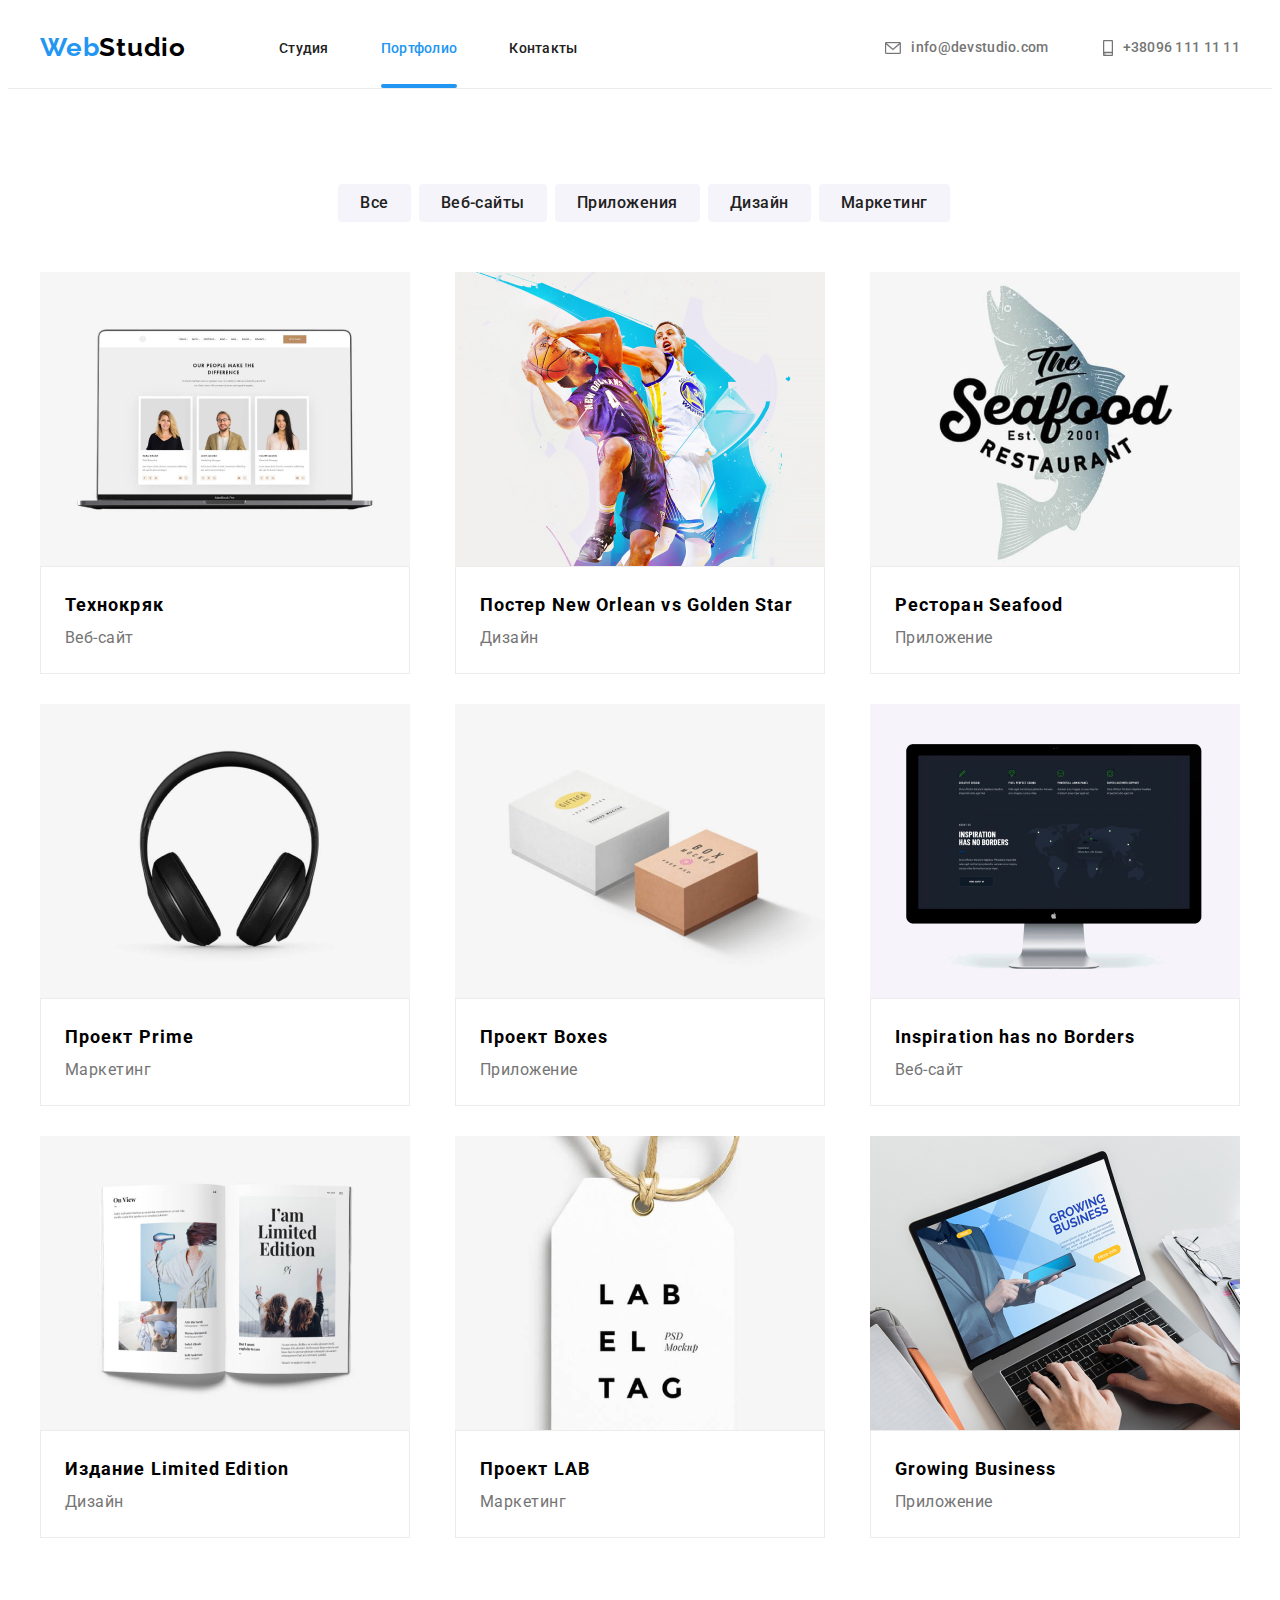
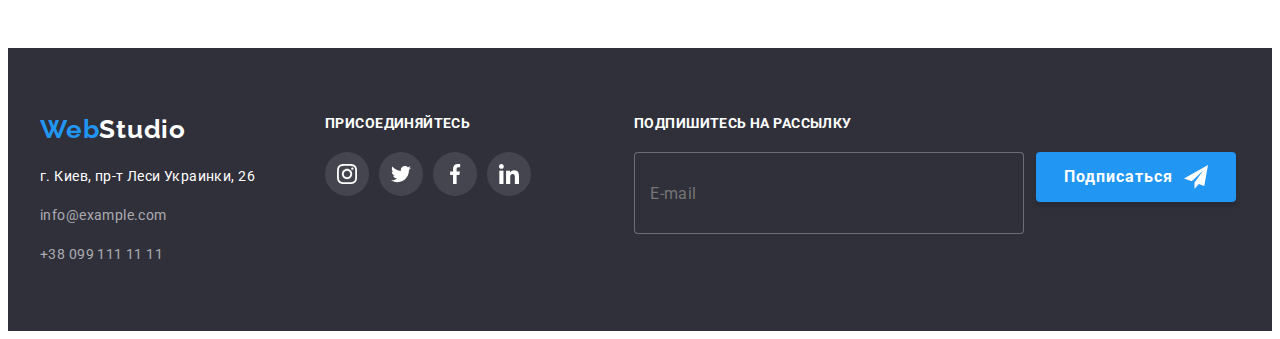
==== commit 443eaf1d: "саас" ====
--- a/portfolio.html
+++ b/portfolio.html
@@ -87,7 +87,7 @@
         </li>
     
         
-            <li class="portfolio__item">
+            <li class="item">
                 <a href="#" class="portfolio__link" target="_blank" rel="noopener noreferrer">
                 <div class="card">
                     <div class="image">
@@ -110,7 +110,7 @@
             
 
             
-            <li class="portfolio__item">
+            <li class="item">
                  <a href="#" class="portfolio__link" target="_blank" rel="noopener noreferrer">
                 <div class="card">
                     <div class="image">
@@ -132,7 +132,7 @@
             </li>
         
         
-            <li class="portfolio__item2">
+            <li class="item2">
                  <a href="#" class="portfolio__link" target="_blank" rel="noopener noreferrer">
                 <div class="card">
                     <div class="image">
@@ -154,7 +154,7 @@
             </li>
             
             
-            <li class="portfolio__item1">
+            <li class="item1">
                 <a href="#" class="portfolio__link" target="_blank" rel="noopener noreferrer">
                 <div class="card">
                      <div class="image">
@@ -176,7 +176,7 @@
             </li>
         
             
-            <li class="portfolio__item1">
+            <li class="item1">
                 <a href="#" class="portfolio__link" target="_blank" rel="noopener noreferrer">
                 <div class="card">
                     <div class="image">
@@ -216,7 +216,7 @@
                 </a>
             </li>
             
-            <li class="portfolio__item">
+            <li class="item">
                 <a href="#" class="portfolio__link" target="_blank" rel="noopener noreferrer">
                 <div class="card">
                     <div class="image">
@@ -236,7 +236,7 @@
                 </a>
             </li>
             
-            <li class="portfolio__item" >
+            <li class="item" >
                 <a href="#" class="portfolio__link" target="_blank" rel="noopener noreferrer">
                 <div class="card">
                     <div class="image">
